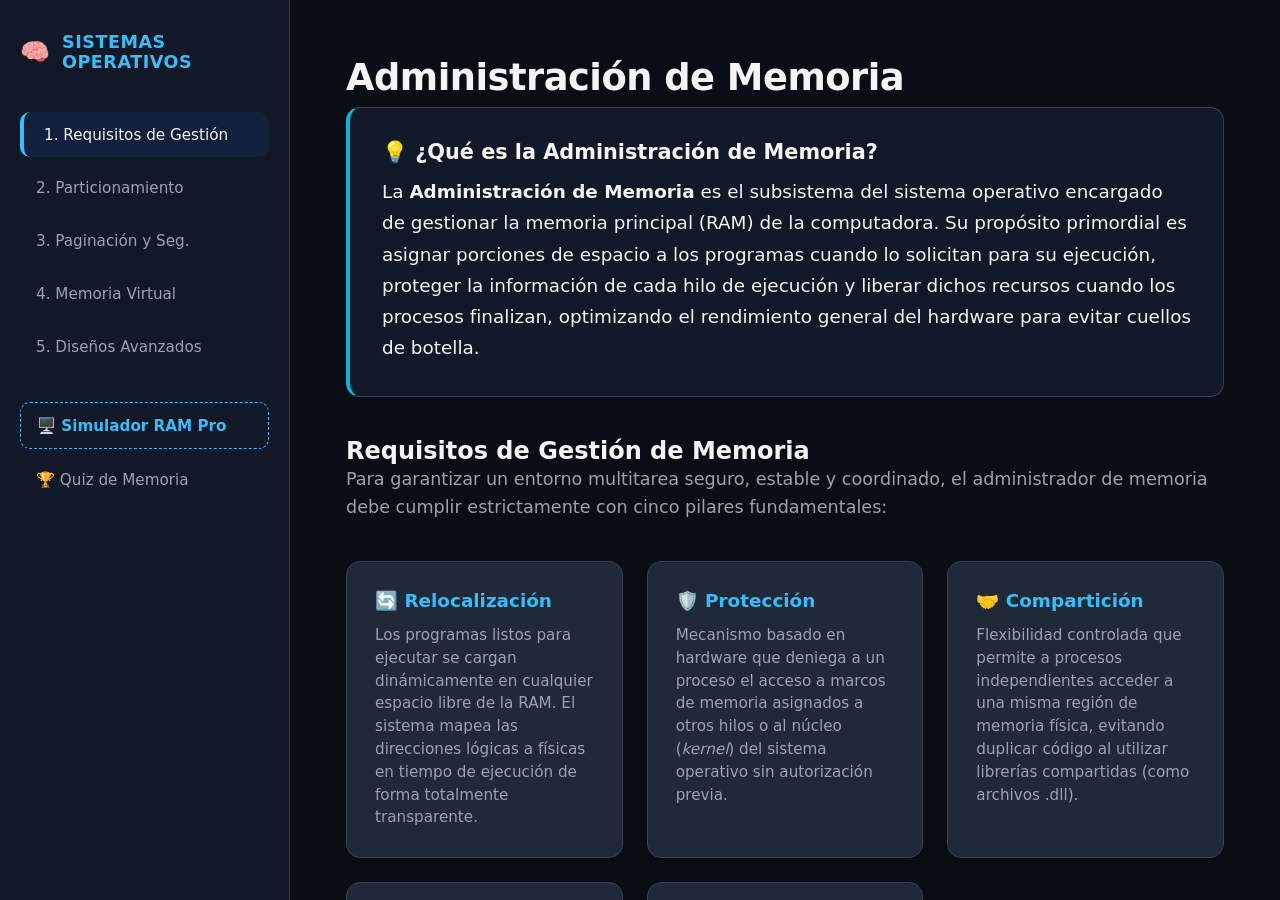
==== index.html @ 749afe29 "Version definitiva optimizada para movil con bitacora mmu" ====
<!DOCTYPE html>
<html lang="es">
<head>
    <meta charset="UTF-8">
    <meta name="viewport" content="width=device-width, initial-scale=1.0">
    <link rel="icon" type="image/png" href="utic.png">
    <title>Administración de memorias</title>
    <link rel="stylesheet" href="styles.css">
</head>
<body>
    <div class="container">
        <!-- Menú de Navegación Lateral -->
        <nav class="sidebar">
            <div class="sidebar-header">
                <div class="logo-icon">🧠</div>
                <h2>Sistemas Operativos</h2>
            </div>
            <ul>
                <li><a href="#requisitos" class="nav-link active">1. Requisitos de Gestión</a></li>
                <li><a href="#particionamiento" class="nav-link">2. Particionamiento</a></li>
                <li><a href="#pag-seg" class="nav-link">3. Paginación y Seg.</a></li>
                <li><a href="#memoria-virtual" class="nav-link">4. Memoria Virtual</a></li>
                <li><a href="#disenos-avanzados" class="nav-link">5. Diseños Avanzados</a></li>
                <li><a href="#simulador" class="nav-link highlight">🖥️ Simulador RAM Pro</a></li>
                <li><a href="#quiz-pestaña" class="nav-link active-quiz">🏆 Quiz de Memoria</a></li>
            </ul>
        </nav>

        <!-- Contenido Principal -->
        <main class="content">
            
                        <!-- SECCIÓN 1: CONCEPTO Y REQUISITOS -->
            <section id="requisitos" class="section active-section">
                <h1>Administración de Memoria</h1>
                
                <!-- Tarjeta Conceptual Principal -->
                <div class="info-block border-cyan" style="margin-bottom: 2.5rem; background-color: #111827;">
                    <h3>💡 ¿Qué es la Administración de Memoria?</h3>
                    <p style="margin-bottom: 0; font-size: 1.15rem; color: var(--text-main); line-height: 1.7;">
                        La <strong>Administración de Memoria</strong> es el subsistema del sistema operativo encargado de gestionar la memoria principal (RAM) de la computadora. Su propósito primordial es asignar porciones de espacio a los programas cuando lo solicitan para su ejecución, proteger la información de cada hilo de ejecución y liberar dichos recursos cuando los procesos finalizan, optimizando el rendimiento general del hardware para evitar cuellos de botella.
                    </p>
                </div>

                <h2>Requisitos de Gestión de Memoria</h2>
                <p class="subtitle">Para garantizar un entorno multitarea seguro, estable y coordinado, el administrador de memoria debe cumplir estrictamente con cinco pilares fundamentales:</p>
                
                <div class="grid">
                    <div class="card">
                        <h3>🔄 Relocalización</h3>
                        <p>Los programas listos para ejecutar se cargan dinámicamente en cualquier espacio libre de la RAM. El sistema mapea las direcciones lógicas a físicas en tiempo de ejecución de forma totalmente transparente.</p>
                    </div>
                    <div class="card">
                        <h3>🛡️ Protección</h3>
                        <p>Mecanismo basado en hardware que deniega a un proceso el acceso a marcos de memoria asignados a otros hilos o al núcleo (<em>kernel</em>) del sistema operativo sin autorización previa.</p>
                    </div>
                    <div class="card">
                        <h3>🤝 Compartición</h3>
                        <p>Flexibilidad controlada que permite a procesos independientes acceder a una misma región de memoria física, evitando duplicar código al utilizar librerías compartidas (como archivos .dll).</p>
                    </div>
                    <div class="card">
                        <h3>🧱 Organización Lógica</h3>
                        <p>El procesador y el software ven la memoria como una colección de módulos o segmentos con distintos atributos de acceso y ejecución, en lugar de un vector plano de bytes.</p>
                    </div>
                    <div class="card">
                        <h3>🔌 Organización Física</h3>
                        <p>Coordinación continua y transparente para transferir bloques de datos e instrucciones entre la RAM de alta velocidad y los sistemas de almacenamiento secundario (Discos o SSDs).</p>
                    </div>
                </div>
            </section>


            <!-- SECCIÓN 2: PARTICIONAMIENTO -->
            <section id="particionamiento" class="section">
                <h1>2. Particionamiento de la Memoria</h1>
                <p class="subtitle">El particionamiento determina cómo se divide el espacio lineal de la memoria física para dar cabida a los procesos activos.</p>
                
                <div class="visual-gallery">
                    <div class="graphic-box">
                        <h4>Esquema Gráfico: Fragmentación Interna (Particiones Fijas)</h4>
                        <div class="fragmentation-graphic fixed-map">
                            <div class="block-chunk occupied w-60">Proceso Activo (12 MB)</div>
                            <div class="block-chunk wasted w-40">Desperdiciado (20 MB) <br><span>Fragmentación Interna</span></div>
                        </div>
                    </div>

                    <div class="graphic-box">
                        <h4>Esquema Gráfico: Fragmentación Externa (Particiones Dinámicas)</h4>
                        <div class="fragmentation-graphic dynamic-map">
                            <div class="block-chunk occupied w-30">P1 (50 MB)</div>
                            <div class="block-chunk gap-hole w-20">Hueco Vacío (30 MB) <br><span>Fragmentación Externa</span></div>
                            <div class="block-chunk occupied w-35">P2 (80 MB)</div>
                            <div class="block-chunk gap-hole w-15">Hueco Vacío (20 MB)</div>
                        </div>
                    </div>
                </div>

                <div class="split">
                    <div class="info-block danger-left">
                        <h3>Particiones Fijas (Estáticas)</h3>
                        <p>La memoria se divide al iniciar el sistema en regiones de tamaño predefinido e inalterable. Si un proceso es menor que el bloque asignado, el espacio remanente se pierde.</p>
                    </div>
                    <div class="info-block warning-left">
                        <h3>Particiones Dinámicas</h3>
                        <p>La memoria RAM se trata como un bloque unificado del cual los procesos toman la cantidad exacta que requieren al inicializarse. Al cerrarse, dejan pequeños huecos inactivos entre sí.</p>
                    </div>
                </div>
            </section>

            <!-- SECCIÓN 3: PAGINACIÓN Y SEGMENTACIÓN -->
            <section id="pag-seg" class="section">
                <h1>3. Paginación vs. Segmentación</h1>
                <p class="subtitle">Arquitecturas avanzadas que rompen el requisito de la asignación física contigua, permitiendo que un programa esté disperso por toda la RAM.</p>
                
                <div class="diagram-container">
                    <h4>Esquema de Conversión: Unidad de Manejo de Memoria (MMU)</h4>
                    <div class="mmu-graphic">
                        <div class="mmu-box cpu-node">CPU (Dir. Lógica)</div>
                        <div class="mmu-arrow">➡️</div>
                        <div class="mmu-box mmu-node">Mapeo e Índices de la MMU</div>
                        <div class="mmu-arrow">➡️</div>
                        <div class="mmu-box ram-node">Marcos de RAM Física</div>
                    </div>
                </div>

                <table>
                    <thead>
                        <tr>
                            <th>Característica</th>
                            <th>Paginación</th>
                            <th>Segmentación</th>
                        </tr>
                    </thead>
                    <tbody>
                        <tr>
                            <td><strong>Concepto Base</strong></td>
                            <td>Divide la memoria virtual en bloques de tamaño fijo (Páginas) y la RAM en Marcos.</td>
                            <td>Divide la memoria en función de la visión lógica del programador (funciones, módulos, variables).</td>
                        </tr>
                        <tr>
                            <td><strong>Estructura de Control</strong></td>
                            <td><strong>Tabla de Páginas:</strong> Indexada por número de página con bits de control (Presencia, Modificación).</td>
                            <td><strong>Tabla de Segmentos:</strong> Guarda parejas de datos de cada bloque: la <strong>Base</strong> y el <strong>Límite</strong>.</td>
                        </tr>
                        <tr>
                            <td><strong>Tipo de Fragmentación</strong></td>
                            <td>Únicamente interna (mínima, en la última página del proceso).</td>
                            <td>Únicamente externa (entre los segmentos variables en la RAM).</td>
                        </tr>
                    </tbody>
                </table>
            </section>

            <!-- SECCIÓN 4: MEMORIA VIRTUAL -->
            <section id="memoria-virtual" class="section">
                <h1>4. Memoria Virtual y Técnicas de Reemplazo</h1>
                <p class="subtitle">Desacopla el espacio de direcciones del programa de la memoria física real, permitiendo que los procesos superen la capacidad de la RAM instalada.</p>
                
                <div class="swap-graphic-container">
                    <h4>Flujo Operativo de Paginación por Demanda e Intercambio</h4>
                    <div class="swap-flow">
                        <div class="storage-node node-ram">📂 Memoria RAM Física <br> <small>(Páginas Activas)</small></div>
                        <div class="swap-arrows">
                            <div class="arrow-up">Page-In (Carga) ⬆️</div>
                            <div class="arrow-down">⬇️ Page-Out (Desalojo)</div>
                        </div>
                        <div class="storage-node node-disk">💽 Archivo de Intercambio (SWAP / SSD) <br> <small>(Páginas Inactivas)</small></div>
                    </div>
                </div>

                <div class="alert-box">
                    <strong>🚨 Hiperpaginación (Thrashing):</strong> Fenómeno crítico que ocurre cuando la RAM está tan saturada que el sistema operativo pasa el 99% de sus ciclos de reloj leyendo y escribiendo páginas en el disco duro, dejando a la CPU sin capacidad de cómputo efectivo.
                </div>
            </section>

            <!-- SECCIÓN 5: DISEÑOS AVANZADOS -->
            <section id="disenos-avanzados" class="section">
                <h1>5. Diseños Avanzados de Sistemas de Paginación</h1>
                <p class="subtitle">Para procesadores modernos de 64 bits, una tabla de páginas lineal consumiría gigabytes enteros de RAM sólo para índices. Por ello se emplean ingenierías de diseño avanzado:</p>
                
                <div class="grid">
                    <div class="card bg-gradient-blue">
                        <h3>🌳 Tablas de Páginas Multinivel</h3>
                        <p>Estructura organizada en árbol donde una tabla raíz apunta a subtablas de páginas. Esto permite mantener cargadas en RAM únicamente las regiones de la tabla activas del proceso.</p>
                    </div>
                    <div class="card bg-gradient-purple">
                        <h3>🙃 Paginación Invertiva</h3>
                        <p>El sistema operativo implementa una única tabla global con una entrada por cada marco físico real de la RAM. Reduce drásticamente el espacio consumido por el núcleo.</p>
                    </div>
                </div>
            </section>

            <!-- SECCIÓN 6: SIMULADOR INTERACTIVO PRO -->
            <section id="simulador" class="section">
                <h1>Simulador Interactivo de Asignación Pro</h1>
                <p>Experimenta cómo los diferentes algoritmos ubican los procesos y cómo la desfragmentación o compactación manual resuelve los problemas de espacio.</p>
                
                <div class="simulator-layout">
                    <div class="controls-panel">
                        <div class="input-group">
                            <label for="algo-select">Algoritmo de Ubicación</label>
                            <select id="algo-select">
                                <option value="first">First-Fit (Primer Ajuste)</option>
                                <option value="best">Best-Fit (Mejor Ajuste)</option>
                                <option value="worst">Worst-Fit (Peor Ajuste)</option>
                            </select>
                        </div>
                        <div class="input-row">
                            <div class="input-group">
                                <label for="proc-name">Nombre del Proceso</label>
                                <input type="text" id="proc-name" placeholder="Ej: P1" maxlength="4">
                            </div>
                            <div class="input-group">
                                <label for="proc-size">Tamaño (MB)</label>
                                <input type="number" id="proc-size" placeholder="10 - 150" min="10" max="150">
                            </div>
                        </div>
                        <div class="action-buttons">
                            <button onclick="addProcess()" class="btn-primary">Asignar Proceso</button>
                            <button onclick="compactMemory()" class="btn-secondary">⚙️ Compactar RAM</button>
                        </div>
                    </div>

                    <div class="stats-panel">
                        <div class="stat-card"><span class="stat-label">RAM Usada:</span><span id="stat-used" class="stat-val">0 MB</span></div>
                        <div class="stat-card"><span class="stat-label">RAM Libre Total:</span><span id="stat-free" class="stat-val">500 MB</span></div>
                    </div>
                </div>

                <div class="ram-container">
                                    <!-- Bitácora de Eventos de la MMU -->
                <div class="mmu-log-container" style="margin-top: 1.5rem;">
                    <h4>📋 Historial de Eventos de la MMU</h4>
                    <div id="mmu-log-board">
                        <div class="log-entry system-node">🧠 Sistema operativo inicializado. Memoria RAM de 500MB lista.</div>
                    </div>
                </div>
                    <div class="ram-header">
                        <h3>Mapa de Memoria Principal (RAM Física - 500 MB)</h3>
                        <span class="tooltip-info">💡 Haz clic sobre un bloque verde para liberarlo</span>
                    </div>
                    <div class="ram-bar" id="ram-bar"></div>
                </div>
            </section>

            <!-- SECCIÓN 7: QUIZ INTERACTIVO -->
            <section id="quiz-pestaña" class="section">
                <h1>🏆 Desafío de Gestión de Memoria</h1>
                <p class="subtitle">Pon a prueba tus conocimientos sobre sistemas operativos. Responde las preguntas y recibe feedback instantáneo.</p>
                
                <div class="quiz-container-box">
                    <div class="quiz-score-board">
                        <span>Progreso: <strong id="quiz-progress">0/5</strong></span>
                        <span>Puntuación: <strong id="quiz-score">00</strong></span>
                    </div>
                    
                    <div id="quiz-card-content">
                        <!-- El script inyectará dinámicamente las preguntas aquí -->
                    </div>
                </div>
            </section>
        </main>
    </div>
    <script src="script.js"></script>
     <!-- Contenedor dinámico de notificaciones flotantes -->
    <div id="toast-container"></div>
</body>
</html>
---- styles.css ----
:root {
    --bg-dark: #090d16;
    --bg-sidebar: #111827;
    --accent: #38bdf8;
    --accent-hover: #0ea5e9;
    --text-main: #f3f4f6;
    --text-muted: #9ca3af;
    --card-bg: #1f2937;
    --success: #059669;
    --danger: #dc2626;
    --warning: #d97706;
    --border-color: #374151;
}

* {
    box-sizing: border-box;
    margin: 0;
    padding: 0;
    font-family: system-ui, -apple-system, BlinkMacSystemFont, 'Segoe UI', Roboto, sans-serif;
}

body {
    background-color: var(--bg-dark);
    color: var(--text-main);
    display: flex;
    height: 100vh;
    overflow: hidden;
}

.container {
    display: flex;
    width: 100%;
    height: 100%;
}

/* Menú Lateral (Sidebar) */
.sidebar {
    width: 290px;
    background-color: var(--bg-sidebar);
    padding: 2rem 1.25rem;
    display: flex;
    flex-direction: column;
    border-right: 1px solid var(--border-color);
}

.sidebar-header {
    display: flex;
    align-items: center;
    gap: 0.75rem;
    margin-bottom: 2.5rem;
}

.logo-icon { font-size: 1.5rem; }
.sidebar h2 { font-size: 1.1rem; color: var(--accent); text-transform: uppercase; letter-spacing: 0.5px; }
.sidebar ul { list-style: none; }
.sidebar li { margin-bottom: 0.5rem; }

.sidebar a {
    color: var(--text-muted);
    text-decoration: none;
    padding: 0.85rem 1rem;
    display: block;
    border-radius: 10px;
    font-size: 0.95rem;
    transition: all 0.25s cubic-bezier(0.4, 0, 0.2, 1);
}

.sidebar a:hover, .sidebar a.active {
    background-color: #2563eb1a;
    border-left: 4px solid var(--accent);
    color: var(--text-main);
    padding-left: 1.25rem;
}

.sidebar a.highlight {
    border: 1px dashed var(--accent);
    color: var(--accent);
    margin-top: 2rem;
    font-weight: bold;
}

.sidebar a.highlight:hover {
    background-color: rgba(56, 189, 248, 0.1);
}

/* Área de Contenido Principal */
.content {
    flex: 1;
    padding: 3.5rem;
    overflow-y: auto;
    scroll-behavior: smooth;
}

.section {
    display: none;
    animation: slideUp 0.4s cubic-bezier(0.16, 1, 0.3, 1) forwards;
}

.section.active-section {
    display: block;
}

h1 { font-size: 2.3rem; font-weight: 800; margin-bottom: 0.5rem; letter-spacing: -0.5px; }
.subtitle { color: var(--text-muted); font-size: 1.1rem; line-height: 1.6; margin-bottom: 2.5rem; }
.subheading { font-size: 1.5rem; margin: 2.5rem 0 1.25rem 0; color: var(--accent); font-weight: 700; }

/* Grillas y Tarjetas Informativas */
.grid { display: grid; grid-template-columns: repeat(auto-fit, minmax(260px, 1fr)); gap: 1.5rem; margin-bottom: 1.5rem; }
.grid-3 { display: grid; grid-template-columns: repeat(3, 1fr); gap: 1.5rem; }

.card {
    background-color: var(--card-bg);
    padding: 1.75rem;
    border-radius: 14px;
    border: 1px solid var(--border-color);
    box-shadow: 0 4px 6px -1px rgba(0,0,0,0.1);
}
.card h3 { color: var(--accent); margin-bottom: 0.75rem; font-size: 1.15rem; }
.card p, .card-mini p { color: var(--text-muted); font-size: 0.95rem; line-height: 1.5; }

.card-mini {
    background-color: #111827;
    padding: 1.25rem;
    border-radius: 10px;
    border: 1px solid var(--border-color);
}
.card-mini h4 { margin-bottom: 0.5rem; color: #fff; font-size: 1.05rem; }

/* Contenedores Gráficos y Mapas Visuales CSS */
.visual-gallery {
    display: grid;
    grid-template-columns: 1fr 1fr;
    gap: 1.5rem;
    margin-bottom: 2rem;
}

.graphic-box {
    background-color: #0c1322;
    padding: 1.25rem;
    border-radius: 12px;
    border: 1px solid var(--border-color);
}

.graphic-box h4 {
    font-size: 0.9rem;
    color: var(--text-muted);
    margin-bottom: 1rem;
    text-transform: uppercase;
}

.fragmentation-graphic {
    width: 100%;
    height: 55px;
    border-radius: 8px;
    display: flex;
    overflow: hidden;
    font-size: 0.8rem;
    font-weight: bold;
    text-align: center;
}

.block-chunk {
    display: flex;
    flex-direction: column;
    justify-content: center;
    align-items: center;
    height: 100%;
    color: #fff;
    padding: 4px;
}

.block-chunk span { font-size: 0.7rem; opacity: 0.8; font-weight: normal; }
.occupied { background: linear-gradient(135deg, #1e40af 0%, #3b82f6 100%); border-right: 1px solid #1d4ed8; }
.wasted { background: linear-gradient(135deg, #991b1b 0%, #ef4444 100%); }
.gap-hole { background-color: #374151; color: var(--text-muted); border: 1px dashed #4b5563; }

.w-15 { width: 15%; }
.w-20 { width: 20%; }
.w-30 { width: 30%; }
.w-35 { width: 35%; }
.w-40 { width: 40%; }
.w-60 { width: 60%; }

/* Esquema de Flujo MMU */
.diagram-container {
    background-color: #0c1322;
    padding: 1.75rem;
    border-radius: 12px;
    border: 1px solid var(--border-color);
    margin-bottom: 2rem;
}

.diagram-container h4 { font-size: 0.9rem; color: var(--text-muted); margin-bottom: 1.25rem; text-transform: uppercase; }

.mmu-graphic {
    display: flex;
    align-items: center;
    justify-content: space-around;
    width: 100%;
    padding: 0.5rem 0;
}

.mmu-box {
    padding: 1rem 1.5rem;
    border-radius: 8px;
    font-weight: bold;
    font-size: 0.95rem;
    text-align: center;
    box-shadow: 0 4px 10px rgba(0,0,0,0.2);
}

.cpu-node { background-color: #1e2937; border: 2px solid #6b7280; }
.mmu-node { background-color: #7c2d12; border: 2px solid #ea580c; color: #ffedd5; }
.ram-node { background-color: #064e3b; border: 2px solid #10b981; }
.mmu-arrow { font-size: 1.2rem; color: var(--accent); }

/* Infografía Operativa de Intercambio (Swapping) */
.swap-graphic-container {
    background-color: #0c1322;
    padding: 2rem;
    border-radius: 12px;
    border: 1px solid var(--border-color);
    margin-bottom: 2rem;
}

.swap-graphic-container h4 { font-size: 0.9rem; color: var(--text-muted); margin-bottom: 1.5rem; text-transform: uppercase; }

.swap-flow {
    display: flex;
    align-items: center;
    justify-content: center;
    gap: 3rem;
}

.storage-node {
    padding: 1.5rem;
    border-radius: 10px;
    text-align: center;
    font-weight: bold;
    min-width: 200px;
    box-shadow: 0 4px 12px rgba(0,0,0,0.3);
}

.storage-node small { font-weight: normal; opacity: 0.7; display: block; margin-top: 4px; }
.node-ram { background-color: #065f46; border: 1px solid #10b981; }
.node-disk { background-color: #111827; border: 1px dashed #4b5563; color: var(--text-muted); }

.swap-arrows {
    display: flex;
    flex-direction: column;
    gap: 0.75rem;
    font-size: 0.8rem;
    font-weight: bold;
}

.arrow-up { color: #10b981; }
.arrow-down { color: #ef4444; }

/* Divisiones de Bloques */
.split { display: grid; grid-template-columns: 1fr 1fr; gap: 2rem; }
.info-block { background-color: var(--card-bg); padding: 2rem; border-radius: 14px; border: 1px solid var(--border-color); }
.info-block h3 { margin-bottom: 0.75rem; font-size: 1.3rem; }
.info-block p { font-size: 1rem; color: var(--text-muted); margin-bottom: 1rem; }

.danger-left { border-left: 4px solid var(--danger); }
.warning-left { border-left: 4px solid var(--warning); }
.border-blue { border-left: 4px solid #3b82f6; }
.border-cyan { border-left: 4px solid #06b6d4; }

.concept-box {
    background-color: rgba(0,0,0,0.2);
    padding: 1rem;
    border-radius: 8px;
    font-size: 0.9rem;
    line-height: 1.5;
}

/* Tablas Comparativas */
table { width: 100%; border-collapse: collapse; background-color: var(--card-bg); border-radius: 12px; overflow: hidden; border: 1px solid var(--border-color); margin-top: 1rem; }
th, td { padding: 1.25rem; text-align: left; border-bottom: 1px solid var(--border-color); font-size: 0.95rem; }
th { background-color: #111827; color: var(--accent); font-weight: 700; }
td strong { color: #fff; }

.alert-box {
    background-color: rgba(220, 38, 38, 0.08);
    border: 1px solid rgba(220, 38, 38, 0.2);
    border-left: 4px solid var(--danger);
    padding: 1.25rem;
    border-radius: 8px;
    margin-bottom: 2rem;
    line-height: 1.5;
}

/* Simulador Pro Dashboard Layout */
.simulator-layout { display: grid; grid-template-columns: 2fr 1fr; gap: 1.5rem; margin-bottom: 2rem; }
.controls-panel { background-color: var(--card-bg); padding: 1.75rem; border-radius: 14px; border: 1px solid var(--border-color); }
.input-row { display: flex; gap: 1rem; margin-bottom: 1.25rem; }
.input-row { display: flex; gap: 1rem; margin-bottom: 1.25rem; }
.input-group { display: flex; flex-direction: column; flex: 1; margin-bottom: 1.25rem; }
.input-group label { font-size: 0.85rem; color: var(--text-muted); margin-bottom: 0.5rem; font-weight: 600; }

select, input { padding: 0.85rem 1rem; border-radius: 8px; border: 1px solid var(--border-color); background-color: #111827; color: var(--text-main); font-size: 1rem; outline: none; }
select:focus, input:focus { border-color: var(--accent); }
.action-buttons { display: flex; gap: 1rem; }

button { padding: 0.85rem 1.5rem; border-radius: 8px; border: none; font-size: 0.95rem; font-weight: 700; cursor: pointer; transition: all 0.2s ease; flex: 1; }
.btn-primary { background-color: var(--accent); color: #000; }
.btn-primary:hover { background-color: var(--accent-hover); transform: translateY(-1px); }
.btn-secondary { background-color: #4b5563; color: white; }
.btn-secondary:hover { background-color: #374151; }

.stats-panel { display: flex; flex-direction: column; gap: 1rem; }
.stat-card { background-color: var(--card-bg); padding: 1.5rem; border-radius: 14px; border: 1px solid var(--border-color); display: flex; flex-direction: column; justify-content: center; }
.stat-label { font-size: 0.85rem; color: var(--text-muted); }
.stat-val { font-size: 1.75rem; font-weight: 800; color: var(--accent); }

/* Componente de Barra RAM y Secciones del Quiz */
.ram-container { background-color: var(--card-bg); padding: 2rem; border-radius: 14px; border: 1px solid var(--border-color); }
.ram-header { display: flex; justify-content: space-between; align-items: center; margin-bottom: 1rem; }
.tooltip-info { font-size: 0.85rem; color: var(--text-muted); }

.ram-bar { width: 100%; height: 90px; background-color: #111827; border-radius: 10px; display: flex; overflow: hidden; border: 2px solid var(--border-color); box-shadow: inset 0 2px 4px rgba(0,0,0,0.3); }

.ram-block { height: 100%; display: flex; flex-direction: column; justify-content: center; align-items: center; font-size: 0.85rem; font-weight: 700; transition: all 0.4s cubic-bezier(0.25, 1, 0.5, 1); position: relative; }

.ram-block.used {
    background: linear-gradient(135deg, #059669 0%, #10b981 100%);
    border-right: 1px solid #047857;
    cursor: pointer;
    animation: popIn 0.3s ease-out;
}
.ram-block.used:hover { filter: brightness(1.15); }
.ram-block.free { background-color: #1f2937; color: #4b5563; border-right: 1px dashed #374151; }

/* ESTILOS DEL QUIZ INTERACTIVO */
.quiz-container-box {
    background-color: var(--card-bg);
    border: 1px solid var(--border-color);
    padding: 2rem;
    border-radius: 14px;
    box-shadow: 0 10px 25px rgba(0,0,0,0.3);
}

.quiz-score-board {
    display: flex;
    justify-content: space-between;
    padding-bottom: 1rem;
    border-bottom: 1px solid var(--border-color);
    margin-bottom: 1.5rem;
    color: var(--text-muted);
    font-size: 0.95rem;
}

.quiz-score-board strong { color: var(--accent); }
.quiz-question-text { font-size: 1.25rem; font-weight: 700; margin-bottom: 1.5rem; color: #fff; line-height: 1.4; }
.quiz-options-list { display: flex; flex-direction: column; gap: 0.75rem; margin-bottom: 1.5rem; }

.quiz-opt-btn {
    text-align: left;
    padding: 1rem 1.25rem;
    background-color: #111827;
    border: 1px solid var(--border-color);
    color: var(--text-main);
    border-radius: 8px;
    font-weight: 500;
    font-size: 0.95rem;
    cursor: pointer;
    transition: all 0.2s ease;
}

.quiz-opt-btn:hover:not([disabled]) {
    border-color: var(--accent);
    background-color: rgba(56, 189, 248, 0.05);
    transform: translateX(4px);
}

.quiz-opt-btn.correct-choice { background-color: rgba(5, 150, 105, 0.2) !important; border-color: var(--success) !important; color: #a7f3d0; }
.quiz-opt-btn.wrong-choice { background-color: rgba(220, 38, 38, 0.2) !important; border-color: var(--danger) !important; color: #fca5a5; }

.quiz-feedback-panel { padding: 1.25rem; border-radius: 8px; margin-top: 1rem; font-size: 0.95rem; line-height: 1.5; animation: popIn 0.3s ease-out; }
.quiz-feedback-panel.correct-style { background-color: rgba(5, 150, 105, 0.1); border: 1px solid rgba(5, 150, 105, 0.3); color: #34d399; }
.quiz-feedback-panel.wrong-style { background-color: rgba(220, 38, 38, 0.1); border: 1px solid rgba(220, 38, 38, 0.3); color: #f87171; }

.quiz-next-btn { margin-top: 1rem; background-color: var(--accent); color: #000; font-weight: bold; padding: 0.75rem 2rem; border: none; border-radius: 6px; cursor: pointer; float: right; transition: background 0.2s; }
.quiz-next-btn:hover { background-color: var(--accent-hover); }

.quiz-reset-btn { background-color: #4b5563; color: #fff; padding: 0.75rem 1.5rem; border: none; border-radius: 6px; font-weight: bold; cursor: pointer; margin-top: 1rem; }
.quiz-reset-btn:hover { background-color: #374151; }

/* Animaciones de Entrada */
@keyframes slideUp { from { opacity: 0; transform: translateY(16px); } to { opacity: 1; transform: translateY(0); } }
@keyframes popIn { from { transform: scaleX(0.95); opacity: 0.5; } to { transform: scaleX(1); opacity: 1; } }
/* ==========================================
   SISTEMA DE NOTIFICACIONES TOAST (ALERTAS MODERNAS)
   ========================================== */
#toast-container {
    position: fixed;
    top: 24px;
    right: 24px;
    display: flex;
    flex-direction: column;
    gap: 12px;
    z-index: 9999;
}

.toast-notification {
    background-color: var(--card-bg);
    border: 1px solid var(--border-color);
    color: var(--text-main);
    padding: 1rem 1.5rem;
    border-radius: 10px;
    box-shadow: 0 10px 25px rgba(0, 0, 0, 0.5);
    font-size: 0.95rem;
    font-weight: 500;
    line-height: 1.5;
    min-width: 320px;
    max-width: 450px;
    white-space: pre-line; /* Permite saltos de línea con \n */
    animation: toastIn 0.3s cubic-bezier(0.16, 1, 0.3, 1) forwards;
    transition: all 0.3s ease;
}

.toast-error {
    border-left: 5px solid var(--danger);
}

.toast-success {
    border-left: 5px solid var(--success);
}

@keyframes toastIn {
    from {
        opacity: 0;
        transform: translateY(-20px) scale(0.95);
    }
    to {
        opacity: 1;
        transform: translateY(0) scale(1);
    }
}

@keyframes toastOut {
    to {
        opacity: 0;
        transform: translateY(-10px) scale(0.95);
    }
}
/* ==========================================
   ADAPTACIÓN PARA DISPOSITIVOS MÓVILES (RESPONSIVE DESIGN)
   ========================================== */
@media (max-width: 768px) {
    /* Cambia la orientación de la pantalla de horizontal a vertical */
    body {
        flex-direction: column;
        overflow-y: auto; /* Permite scroll general en todo el teléfono */
        height: auto;
    }

    .container {
        flex-direction: column;
        height: auto;
    }

    /* Modifica el menú lateral para que se convierta en una barra superior */
    .sidebar {
        width: 100%;
        border-right: none;
        border-bottom: 1px solid var(--border-color);
        padding: 1.25rem;
    }

    .sidebar-header {
        margin-bottom: 1rem;
        justify-content: center;
    }

    /* Organiza los botones del menú en una fila horizontal que permite scroll si no caben */
    .sidebar ul {
        display: flex;
        gap: 0.5rem;
        overflow-x: auto;
        padding-bottom: 0.5rem;
        scrollbar-width: none; /* Oculta barra de scroll en Firefox */
    }
    
    .sidebar ul::-webkit-scrollbar {
        display: none; /* Oculta barra de scroll en Chrome/Safari */
    }

    .sidebar li {
        margin-bottom: 0;
        white-space: nowrap; /* Evita que el texto de los botones se rompa en dos líneas */
    }

    .sidebar a {
        padding: 0.6rem 0.85rem;
        font-size: 0.85rem;
    }
    
    .sidebar a.highlight {
        margin-top: 0; /* Alinea el botón del simulador con los demás */
    }

    /* Ajusta el contenedor de contenido para pantallas táctiles */
    .content {
        padding: 1.5rem;
        overflow-y: visible;
    }

    h1 {
        font-size: 1.8rem;
    }

    .subtitle {
        font-size: 1rem;
        margin-bottom: 1.5rem;
    }

    /* Fuerza a las columnas duplicadas a apilarse una debajo de otra */
    .split, .visual-gallery, .simulator-layout {
        grid-template-columns: 1fr !important;
        gap: 1.25rem;
    }

    .grid-3 {
        grid-template-columns: 1fr;
    }

    /* Ajusta las infografías del hardware para que no se corten */
    .mmu-graphic {
        flex-direction: column;
        gap: 0.75rem;
    }

    .mmu-arrow {
        transform: rotate(90deg); /* Gira las flechas hacia abajo */
    }

    .swap-flow {
        flex-direction: column;
        gap: 1rem;
    }

    .swap-arrows {
        transform: rotate(0deg);
        text-align: center;
    }

    /* Permite que las tablas grandes tengan scroll horizontal para que no deformen la pantalla */
    table {
        display: block;
        overflow-x: auto;
        white-space: nowrap;
    }

    /* Hace que los botones del simulador y del quiz sean más grandes y fáciles de presionar con el dedo */
    .action-buttons {
        flex-direction: column;
    }

    button, select, input, .quiz-opt-btn {
        padding: 1rem;
        font-size: 1rem;
    }

    .ram-bar {
        height: 70px; /* Reduce un poco la altura de la barra en móviles */
    }

    .ram-block span {
        font-size: 0.75rem; /* Ajusta el texto dentro de la RAM para pantallas angostas */
    }
    
    /* Mueve las notificaciones flotantes al centro superior en teléfonos */
    #toast-container {
        top: 12px;
        right: 12px;
        left: 12px;
        min-width: auto;
    }
    
    .toast-notification {
        min-width: auto;
        width: 100%;
    }
}
/* ==========================================
   MEJORAS PRO: BITÁCORA MMU Y LOGROS
   ========================================== */
.mmu-log-container {
    background-color: #0c1322;
    padding: 1.25rem;
    border-radius: 12px;
    border: 1px solid var(--border-color);
}
.mmu-log-container h4 { font-size: 0.85rem; color: var(--text-muted); margin-bottom: 0.75rem; text-transform: uppercase; }
#mmu-log-board {
    max-height: 120px;
    overflow-y: auto;
    display: flex;
    flex-direction: column;
    gap: 6px;
    font-family: monospace;
    font-size: 0.85rem;
}
.log-entry { padding: 4px 8px; border-radius: 4px; background-color: rgba(255,255,255,0.02); }
.log-entry.system-node { color: var(--accent); border-left: 2px solid var(--accent); }
.log-entry.success-node { color: #34d399; border-left: 2px solid var(--success); }
.log-entry.error-node { color: #f87171; border-left: 2px solid var(--danger); }

/* Medallas del Quiz */
.badge-display {
    font-size: 3.5rem;
    margin: 1rem 0;
    animation: pulse 1.5s infinite;
}
@keyframes pulse {
    0% { transform: scale(1); }
    50% { transform: scale(1.1); }
    100% { transform: scale(1); }
}
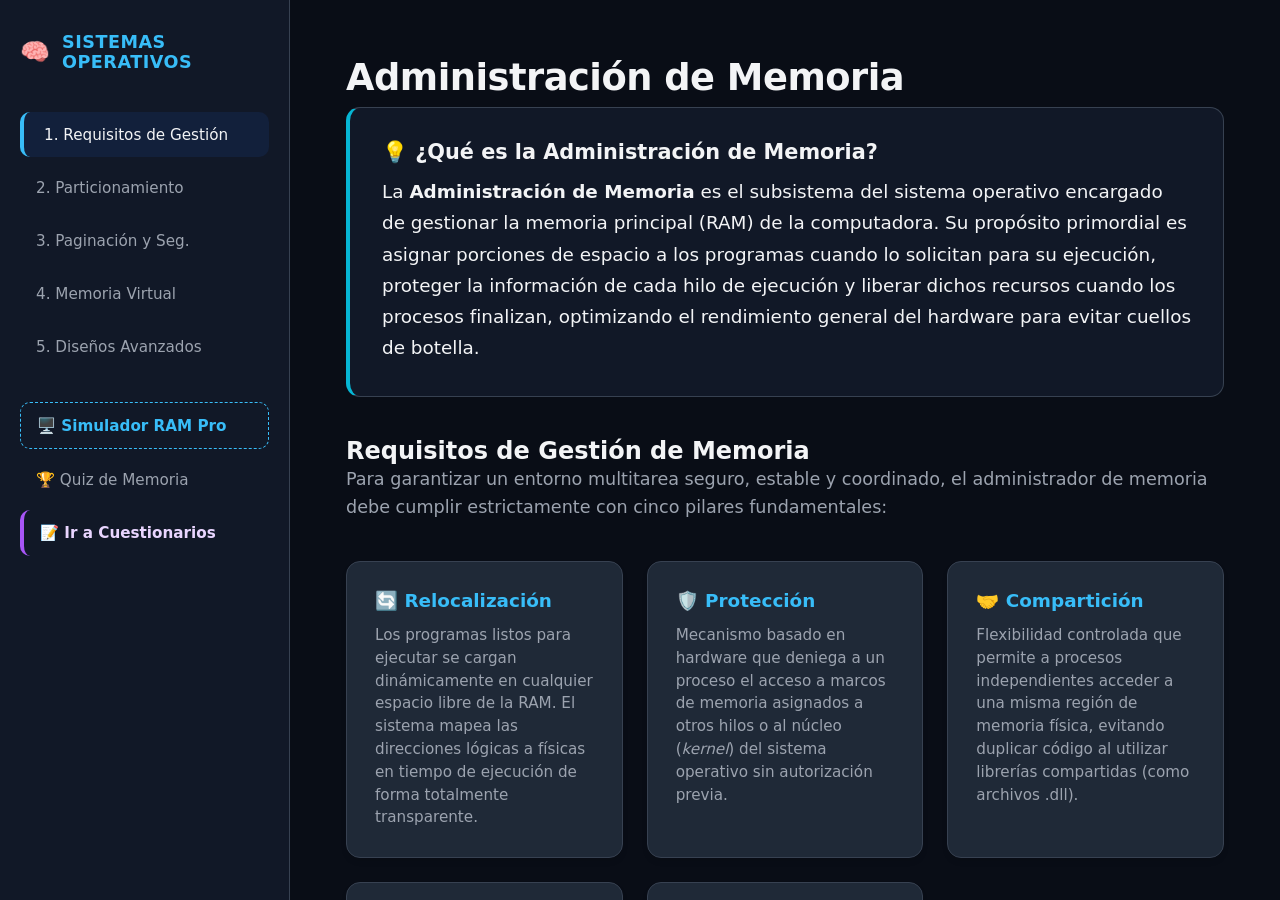
==== commit b2ac12bb: "Modulo de evaluacion reubicado y suite definitiva en linea" ====
--- a/index.html
+++ b/index.html
@@ -23,6 +23,7 @@
                 <li><a href="#disenos-avanzados" class="nav-link">5. Diseños Avanzados</a></li>
                 <li><a href="#simulador" class="nav-link highlight">🖥️ Simulador RAM Pro</a></li>
                 <li><a href="#quiz-pestaña" class="nav-link active-quiz">🏆 Quiz de Memoria</a></li>
+                <li><a href="evaluacion.html" style="border-left: 4px solid #a855f7; color: #e9d5ff; font-weight: bold;">📝 Ir a Cuestionarios</a></li>
             </ul>
         </nav>
 
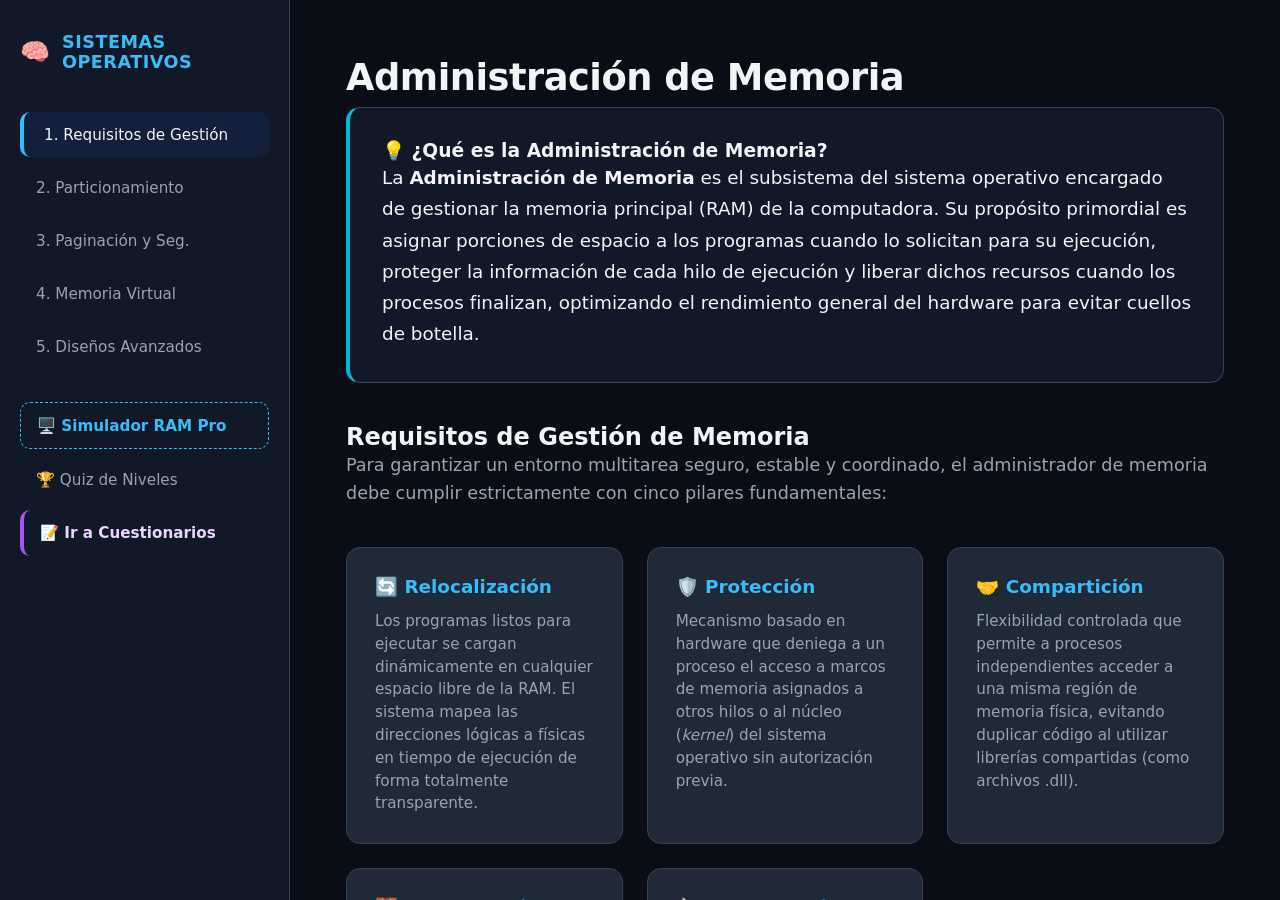
==== commit 67879d10: "Simulador RAM unificado y verificado al 100 por ciento con grillas simetricas" ====
--- a/index.html
+++ b/index.html
@@ -3,11 +3,12 @@
 <head>
     <meta charset="UTF-8">
     <meta name="viewport" content="width=device-width, initial-scale=1.0">
+    <title>Enciclopedia Visual y Simulador de Gestión de Memoria</title>
+    <link rel="stylesheet" href="styles.css">
     <link rel="icon" type="image/png" href="utic.png">
-    <title>Administración de memorias</title>
-    <link rel="stylesheet" href="styles.css">
 </head>
 <body>
+    <div id="toast-container"></div>
     <div class="container">
         <!-- Menú de Navegación Lateral -->
         <nav class="sidebar">
@@ -22,140 +23,143 @@
                 <li><a href="#memoria-virtual" class="nav-link">4. Memoria Virtual</a></li>
                 <li><a href="#disenos-avanzados" class="nav-link">5. Diseños Avanzados</a></li>
                 <li><a href="#simulador" class="nav-link highlight">🖥️ Simulador RAM Pro</a></li>
-                <li><a href="#quiz-pestaña" class="nav-link active-quiz">🏆 Quiz de Memoria</a></li>
+                <li><a href="#quiz-pestaña" class="nav-link active-quiz">🏆 Quiz de Niveles</a></li>
                 <li><a href="evaluacion.html" style="border-left: 4px solid #a855f7; color: #e9d5ff; font-weight: bold;">📝 Ir a Cuestionarios</a></li>
             </ul>
         </nav>
 
         <!-- Contenido Principal -->
         <main class="content">
-            
-                        <!-- SECCIÓN 1: CONCEPTO Y REQUISITOS -->
+            <!-- SECCIÓN 1: CONCEPTO Y REQUISITOS -->
             <section id="requisitos" class="section active-section">
                 <h1>Administración de Memoria</h1>
-                
-                <!-- Tarjeta Conceptual Principal -->
                 <div class="info-block border-cyan" style="margin-bottom: 2.5rem; background-color: #111827;">
                     <h3>💡 ¿Qué es la Administración de Memoria?</h3>
                     <p style="margin-bottom: 0; font-size: 1.15rem; color: var(--text-main); line-height: 1.7;">
                         La <strong>Administración de Memoria</strong> es el subsistema del sistema operativo encargado de gestionar la memoria principal (RAM) de la computadora. Su propósito primordial es asignar porciones de espacio a los programas cuando lo solicitan para su ejecución, proteger la información de cada hilo de ejecución y liberar dichos recursos cuando los procesos finalizan, optimizando el rendimiento general del hardware para evitar cuellos de botella.
                     </p>
                 </div>
-
                 <h2>Requisitos de Gestión de Memoria</h2>
                 <p class="subtitle">Para garantizar un entorno multitarea seguro, estable y coordinado, el administrador de memoria debe cumplir estrictamente con cinco pilares fundamentales:</p>
-                
                 <div class="grid">
-                    <div class="card">
-                        <h3>🔄 Relocalización</h3>
-                        <p>Los programas listos para ejecutar se cargan dinámicamente en cualquier espacio libre de la RAM. El sistema mapea las direcciones lógicas a físicas en tiempo de ejecución de forma totalmente transparente.</p>
-                    </div>
-                    <div class="card">
-                        <h3>🛡️ Protección</h3>
-                        <p>Mecanismo basado en hardware que deniega a un proceso el acceso a marcos de memoria asignados a otros hilos o al núcleo (<em>kernel</em>) del sistema operativo sin autorización previa.</p>
-                    </div>
-                    <div class="card">
-                        <h3>🤝 Compartición</h3>
-                        <p>Flexibilidad controlada que permite a procesos independientes acceder a una misma región de memoria física, evitando duplicar código al utilizar librerías compartidas (como archivos .dll).</p>
-                    </div>
-                    <div class="card">
-                        <h3>🧱 Organización Lógica</h3>
-                        <p>El procesador y el software ven la memoria como una colección de módulos o segmentos con distintos atributos de acceso y ejecución, en lugar de un vector plano de bytes.</p>
-                    </div>
-                    <div class="card">
-                        <h3>🔌 Organización Física</h3>
-                        <p>Coordinación continua y transparente para transferir bloques de datos e instrucciones entre la RAM de alta velocidad y los sistemas de almacenamiento secundario (Discos o SSDs).</p>
-                    </div>
-                </div>
-            </section>
-
-
-            <!-- SECCIÓN 2: PARTICIONAMIENTO -->
+                    <div class="card"><h3>🔄 Relocalización</h3><p>Los programas listos para ejecutar se cargan dinámicamente en cualquier espacio libre de la RAM. El sistema mapea las direcciones lógicas a físicas en tiempo de ejecución de forma totalmente transparente.</p></div>
+                    <div class="card"><h3>🛡️ Protección</h3><p>Mecanismo basado en hardware que deniega a un proceso el acceso a marcos de memoria asignados a otros hilos o al núcleo (<em>kernel</em>) del sistema operativo sin autorización previa.</p></div>
+                    <div class="card"><h3>🤝 Compartición</h3><p>Flexibilidad controlada que permite a procesos independientes acceder a una misma región de memoria física, evitando duplicar código al utilizar librerías compartidas (como archivos .dll).</p></div>
+                    <div class="card"><h3>🧱 Organización Lógica</h3><p>El procesador y el software ven la memoria como una colección de módulos o segmentos con distintos atributos de acceso y ejecución, en lugar de un vector plano de bytes.</p></div>
+                    <div class="card"><h3>🔌 Organización Física</h3><p>Coordinación continua y transparente para transferir bloques de datos e instrucciones entre la RAM de alta velocidad y los sistemas de almacenamiento secundario (Discos o SSDs).</p></div>
+                </div>
+            </section>
+
+                        <!-- SECCIÓN 2: PARTICIONAMIENTO DE LA MEMORIA -->
             <section id="particionamiento" class="section">
                 <h1>2. Particionamiento de la Memoria</h1>
-                <p class="subtitle">El particionamiento determina cómo se divide el espacio lineal de la memoria física para dar cabida a los procesos activos.</p>
+                <p class="subtitle">Estrategias clásicas de división de la memoria para alojar múltiples procesos simultáneos y los problemas de espacio que generan.</p>
                 
+                <!-- Gráficos e Infografías Visuales -->
                 <div class="visual-gallery">
                     <div class="graphic-box">
-                        <h4>Esquema Gráfico: Fragmentación Interna (Particiones Fijas)</h4>
+                        <h4>FRAGMENTACIÓN INTERNA (PARTICIONES FIJAS)</h4>
                         <div class="fragmentation-graphic fixed-map">
-                            <div class="block-chunk occupied w-60">Proceso Activo (12 MB)</div>
-                            <div class="block-chunk wasted w-40">Desperdiciado (20 MB) <br><span>Fragmentación Interna</span></div>
-                        </div>
-                    </div>
-
+                            <div class="block-chunk occupied w-60">Proceso (12 MB)<br><span style="font-size: 0.75rem; opacity: 0.8;">Ocupado</span></div>
+                            <div class="block-chunk wasted w-40">Espacio Desperdiciado (8 MB)<br><span style="font-size: 0.75rem; opacity: 0.8;">Fragmentación Interna</span></div>
+                        </div>
+                    </div>
                     <div class="graphic-box">
-                        <h4>Esquema Gráfico: Fragmentación Externa (Particiones Dinámicas)</h4>
+                        <h4>FRAGMENTACIÓN EXTERNA (PARTICIONES DINÁMICAS)</h4>
                         <div class="fragmentation-graphic dynamic-map">
-                            <div class="block-chunk occupied w-30">P1 (50 MB)</div>
-                            <div class="block-chunk gap-hole w-20">Hueco Vacío (30 MB) <br><span>Fragmentación Externa</span></div>
-                            <div class="block-chunk occupied w-35">P2 (80 MB)</div>
-                            <div class="block-chunk gap-hole w-15">Hueco Vacío (20 MB)</div>
-                        </div>
-                    </div>
-                </div>
-
-                <div class="split">
-                    <div class="info-block danger-left">
-                        <h3>Particiones Fijas (Estáticas)</h3>
-                        <p>La memoria se divide al iniciar el sistema en regiones de tamaño predefinido e inalterable. Si un proceso es menor que el bloque asignado, el espacio remanente se pierde.</p>
-                    </div>
-                    <div class="info-block warning-left">
-                        <h3>Particiones Dinámicas</h3>
-                        <p>La memoria RAM se trata como un bloque unificado del cual los procesos toman la cantidad exacta que requieren al inicializarse. Al cerrarse, dejan pequeños huecos inactivos entre sí.</p>
-                    </div>
-                </div>
-            </section>
-
-            <!-- SECCIÓN 3: PAGINACIÓN Y SEGMENTACIÓN -->
+                            <div class="block-chunk occupied w-40">Proceso Activo (50 MB)</div>
+                            <div class="block-chunk gap-hole w-60">Hueco Inutilizado Libre<br><span style="font-size: 0.75rem; opacity: 0.8;">Fragmentación Externa</span></div>
+                        </div>
+                    </div>
+                </div>
+
+                <!-- TEORÍA ACADÉMICA RESTAURADA -->
+                <h2 class="subheading">Conceptos y Tipos de Particionamiento</h2>
+                <div class="split" style="margin-bottom: 2rem;">
+                    <div class="info-block border-blue" style="background-color: #111827;">
+                        <h3>🧱 Particionamiento Estático (Fijo)</h3>
+                        <p style="font-size: 0.95rem; color: var(--text-muted); line-height: 1.6; margin-bottom: 1rem;">
+                            La memoria RAM se divide en regiones de **tamaño fijo e invariable** al inicializar el sistema operativo. Las particiones pueden ser todas del mismo tamaño o de tamaños diferentes.
+                        </p>
+                        <div class="concept-box" style="border-left: 3px solid var(--danger);">
+                            <strong>Problema principal: Fragmentación Interna.</strong> Ocurre cuando un proceso es más pequeño que la partición asignada; el espacio sobrante dentro de ese bloque queda bloqueado y desperdiciado, ya que ningún otro programa puede usarlo.
+                        </div>
+                    </div>
+                    <div class="info-block border-cyan" style="background-color: #111827;">
+                        <h3>⚡ Particionamiento Dinámico (Variable)</h3>
+                        <p style="font-size: 0.95rem; color: var(--text-muted); line-height: 1.6; margin-bottom: 1rem;">
+                            Las particiones se crean de forma exacta y con el **tamaño justo** que necesita cada proceso al cargarse en la RAM. Al inicio no hay desperdicio de espacio, ya que la memoria se moldea según la demanda.
+                        </p>
+                        <div class="concept-box" style="border-left: 3px solid var(--warning);">
+                            <strong>Problema principal: Fragmentación Externa.</strong> Conforme los procesos terminan y abandonan la RAM, dejan pequeños huecos libres dispersos por toda la memoria. Si llega un proceso grande, no podrá alojarse aunque la suma de todos los huecos sea suficiente, porque el espacio libre no está contiguo.
+                        </div>
+                    </div>
+                </div>
+
+                <!-- Solución al problema -->
+                <div class="info-block border-cyan" style="margin-top: 1.5rem;">
+                    <h3>⚙️ ¿Cómo soluciona el Sistema Operativo la Fragmentación Externa?</h3>
+                    <p style="font-size: 0.95rem; line-height: 1.6; color: var(--text-muted);">
+                        La técnica principal por software se denomina <strong>Compactación de Memoria (o Desfragmentación)</strong>. Consiste en suspender temporalmente los programas, desplazar todos los procesos activos hacia un extremo de la RAM física para que queden agrupados de forma contigua, y unificar todos los pequeños huecos dispersos en un único bloque libre gigante al final de la memoria. *(Esta es la lógica exacta que puedes probar presionando el botón en nuestro simulador).*
+                    </p>
+                </div>
+            </section>
+
+                        <!-- SECCIÓN 3: PAGINACIÓN DINÁMICA Y SEGMENTACIÓN -->
             <section id="pag-seg" class="section">
-                <h1>3. Paginación vs. Segmentación</h1>
-                <p class="subtitle">Arquitecturas avanzadas que rompen el requisito de la asignación física contigua, permitiendo que un programa esté disperso por toda la RAM.</p>
+                <h1>3. Paginación Dinámica y Segmentación</h1>
+                <p class="subtitle">Modelos modernos de gestión no contigua para eliminar las limitaciones de espacio físico plano y optimizar el uso de la RAM.</p>
                 
+                <!-- Esquema Visual (Tu hermoso diagrama) -->
                 <div class="diagram-container">
-                    <h4>Esquema de Conversión: Unidad de Manejo de Memoria (MMU)</h4>
+                    <h4>Esquema de Flujo y Traducción de la MMU</h4>
                     <div class="mmu-graphic">
-                        <div class="mmu-box cpu-node">CPU (Dir. Lógica)</div>
+                        <div class="mmu-box cpu-node">🖥️ CPU <br> <small>Dirección Lógica</small></div>
                         <div class="mmu-arrow">➡️</div>
-                        <div class="mmu-box mmu-node">Mapeo e Índices de la MMU</div>
+                        <div class="mmu-box mmu-node">🧠 MMU <br> <small>Tabla de Páginas</small></div>
                         <div class="mmu-arrow">➡️</div>
-                        <div class="mmu-box ram-node">Marcos de RAM Física</div>
-                    </div>
-                </div>
-
-                <table>
-                    <thead>
-                        <tr>
-                            <th>Característica</th>
-                            <th>Paginación</th>
-                            <th>Segmentación</th>
-                        </tr>
-                    </thead>
+                        <div class="mmu-box ram-node">💾 RAM Física <br> <small>Marcos Reales</small></div>
+                    </div>
+                </div>
+
+                <!-- Tabla Comparativa -->
+                <table style="margin-bottom: 2.5rem;">
+                    <thead><tr><th>Característica</th><th>Paginación</th><th>Segmentación</th></tr></thead>
                     <tbody>
-                        <tr>
-                            <td><strong>Concepto Base</strong></td>
-                            <td>Divide la memoria virtual en bloques de tamaño fijo (Páginas) y la RAM en Marcos.</td>
-                            <td>Divide la memoria en función de la visión lógica del programador (funciones, módulos, variables).</td>
-                        </tr>
-                        <tr>
-                            <td><strong>Estructura de Control</strong></td>
-                            <td><strong>Tabla de Páginas:</strong> Indexada por número de página con bits de control (Presencia, Modificación).</td>
-                            <td><strong>Tabla de Segmentos:</strong> Guarda parejas de datos de cada bloque: la <strong>Base</strong> y el <strong>Límite</strong>.</td>
-                        </tr>
-                        <tr>
-                            <td><strong>Tipo de Fragmentación</strong></td>
-                            <td>Únicamente interna (mínima, en la última página del proceso).</td>
-                            <td>Únicamente externa (entre los segmentos variables en la RAM).</td>
-                        </tr>
+                        <tr><td><strong>Bloques de Memoria</strong></td><td>Tamaño fijo invariable (Páginas y Marcos).</td><td>Tamaño variable adaptado a la lógica del código.</td></tr>
+                        <tr><td><strong>Fragmentación Producida</strong></td><td>Únicamente interna (en el último marco del proceso).</td><td>Únicamente externa (pequeños huecos entre segmentos).</td></tr>
                     </tbody>
                 </table>
-            </section>
-
-            <!-- SECCIÓN 4: MEMORIA VIRTUAL -->
+
+                                <!-- CONCEPTOS FUNDAMENTALES DEL MAPEO NO CONTIGUO -->
+                <h2 class="subheading">Conceptos Fundamentales del Mapeo No Contiguo</h2>
+                <div class="grid">
+                    <div class="card-mini" style="border-left: 3px solid var(--accent); background-color: #111827; padding: 1.5rem;">
+                        <h4>📄 Páginas vs. Marcos (Frames)</h4>
+                        <p style="font-size: 0.9rem; color: var(--text-muted); line-height: 1.5; margin-top: 0.5rem;">
+                            El espacio de direcciones lógicas de un programa se divide en bloques de tamaño fijo llamados <strong>Páginas</strong>. Por otro lado, la memoria RAM física real se divide en bloques del mismo tamaño exacto llamados <strong>Marcos de Página</strong>. Una página lógica puede guardarse en cualquier marco físico libre, sin importar si están separados.
+                        </p>
+                    </div>
+                    <div class="card-mini" style="border-left: 3px solid var(--success); background-color: #111827; padding: 1.5rem;">
+                        <h4>🗂️ La Tabla de Páginas</h4>
+                        <p style="font-size: 0.9rem; color: var(--text-muted); line-height: 1.5; margin-top: 0.5rem;">
+                            Es la estructura de datos interna que mantiene el sistema operativo en la RAM por cada proceso. Funciona como un mapa o índice que le dice a la MMU exactamente en qué <strong>Marco físico real</strong> se encuentra guardada cada <strong>Página lógica</strong> del programa en ese instante.
+                        </p>
+                    </div>
+                    <div class="card-mini" style="border-left: 3px solid var(--warning); background-color: #111827; padding: 1.5rem;">
+                        <h4>📐 Concepto de Segmentación</h4>
+                        <p style="font-size: 0.9rem; color: var(--text-muted); line-height: 1.5; margin-top: 0.5rem;">
+                            A diferencia de la paginación (que divide todo a ciegas en bloques idénticos), la segmentación divide el programa según su <strong>estructura lógica</strong> (un segmento para el código principal, otro para las funciones, otro para las variables). Cada segmento mide exactamente lo que ocupa su contenido.
+                        </p>
+                    </div>
+                </div>
+
+            </section>
+
+                       <!-- SECCIÓN 4: MEMORIA VIRTUAL -->
             <section id="memoria-virtual" class="section">
                 <h1>4. Memoria Virtual y Técnicas de Reemplazo</h1>
                 <p class="subtitle">Desacopla el espacio de direcciones del programa de la memoria física real, permitiendo que los procesos superen la capacidad de la RAM instalada.</p>
-                
                 <div class="swap-graphic-container">
                     <h4>Flujo Operativo de Paginación por Demanda e Intercambio</h4>
                     <div class="swap-flow">
@@ -167,35 +171,89 @@
                         <div class="storage-node node-disk">💽 Archivo de Intercambio (SWAP / SSD) <br> <small>(Páginas Inactivas)</small></div>
                     </div>
                 </div>
-
                 <div class="alert-box">
                     <strong>🚨 Hiperpaginación (Thrashing):</strong> Fenómeno crítico que ocurre cuando la RAM está tan saturada que el sistema operativo pasa el 99% de sus ciclos de reloj leyendo y escribiendo páginas en el disco duro, dejando a la CPU sin capacidad de cómputo efectivo.
                 </div>
-            </section>
-
-            <!-- SECCIÓN 5: DISEÑOS AVANZADOS -->
+                <div class="split" style="margin-bottom: 2rem;">
+                    <div class="info-block border-cyan" style="background-color: #111827;">
+                        <h3>📊 Políticas de Asignación de Marcos</h3>
+                        <p style="margin-bottom: 0; font-size: 0.95rem; color: var(--text-muted); line-height: 1.5;">
+                            • <strong>Asignación Local:</strong> Cuando un proceso sufre un fallo de página, solo puede seleccionar una página víctima de entre sus propios marcos asignados.<br><br>
+                            • <strong>Asignación Global:</strong> El proceso puede tomar un marco libre de cualquier parte de la RAM, incluso de otro proceso. Es más eficiente pero puede desestabilizar a los demás programas.
+                        </p>
+                    </div>
+                    <div class="info-block border-blue" style="background-color: #111827;">
+                        <h3>⚙️ Modelo del Conjunto de Trabajo (Working Set)</h3>
+                        <p style="margin-bottom: 0; font-size: 0.95rem; color: var(--text-muted); line-height: 1.5;">
+                            Es el método utilizado para mitigar la hiperpaginación. El SO define un parámetro <em>Δ (ventana de tiempo)</em> y monitorea qué páginas necesita el proceso activamente en ese lapso. Si la suma de los conjuntos de trabajo supera la RAM física real, el sistema suspende temporalmente un proceso para evitar el colapso.
+                        </p>
+                    </div>
+                </div>
+                <div class="grid">
+                    <div class="card"><h3>💾 Paginación por Demanda</h3><p>Las páginas de un ejecutable no se cargan por completo al iniciar el programa; se transfieren a la RAM únicamente cuando el procesador intenta leer o escribir en ellas.</p></div>
+                    <div class="card"><h3>⚠️ Fallo de Página (Page Fault)</h3><p>Excepción lanzada por la MMU cuando la CPU solicita una página cuyo bit de presencia es "0". Obliga al sistema operativo a buscar la página en el almacenamiento secundario y cargarla en la RAM.</p></div>
+                </div>
+            </section>
+
+            <!-- SECCIÓN 5: DISEÑOS AVANZADOS Y CACHÉ -->
             <section id="disenos-avanzados" class="section">
-                <h1>5. Diseños Avanzados de Sistemas de Paginación</h1>
-                <p class="subtitle">Para procesadores modernos de 64 bits, una tabla de páginas lineal consumiría gigabytes enteros de RAM sólo para índices. Por ello se emplean ingenierías de diseño avanzado:</p>
-                
+                <h1>5. Diseños Avanzados de Sistemas de Paginación y Memoria Caché</h1>
+                <p class="subtitle">Para optimizar el rendimiento y evitar que la CPU sufra retrasos esperando datos, los sistemas modernos implementan estructuras jerárquicas y hardware especializado:</p>
+                <div class="info-block border-blue" style="margin-bottom: 2rem;">
+                    <h3>⚡ ¿Qué es la Memoria Caché?</h3>
+                    <p style="margin-bottom: 1rem; color: var(--text-main); font-size: 1.05rem; line-height: 1.6;">
+                        Es una memoria ultrarrápida de acceso aleatorio integrada en el procesador. Su objetivo básico es almacenar copias de las instrucciones y datos de la memoria RAM que la CPU probablemente utilizará en los próximos ciclos, reduciendo drásticamente el tiempo de espera del hardware.
+                    </p>
+                    <div class="concept-box" style="background-color: #111827;">
+                        <strong>Niveles de Caché (Jerarquía):</strong><br>
+                        • <strong>L1 (Internal Cache):</strong> La más rápida y pequeña (KB), opera a la misma velocidad del núcleo de la CPU.<br>
+                        • <strong>L2 (External Cache):</strong> Un poco más grande pero ligeramente más lenta que L1, sirve de puente intermedio.<br>
+                        • <strong>L3 (Shared Cache):</strong> Mucho más grande (MB) y compartida dinámicamente entre todos los núcleos del procesador.
+                    </div>
+                </div>
                 <div class="grid">
-                    <div class="card bg-gradient-blue">
-                        <h3>🌳 Tablas de Páginas Multinivel</h3>
-                        <p>Estructura organizada en árbol donde una tabla raíz apunta a subtablas de páginas. Esto permite mantener cargadas en RAM únicamente las regiones de la tabla activas del proceso.</p>
-                    </div>
-                    <div class="card bg-gradient-purple">
-                        <h3>🙃 Paginación Invertiva</h3>
-                        <p>El sistema operativo implementa una única tabla global con una entrada por cada marco físico real de la RAM. Reduce drásticamente el espacio consumido por el núcleo.</p>
-                    </div>
-                </div>
-            </section>
+                    <div class="card"><h3>🌳 Tablas de Páginas Multinivel</h3><p>Estructura organizada en árbol donde una tabla raíz apunta a subtablas. Esto permite mantener cargadas en RAM únicamente las regiones de la tabla activas del proceso.</p></div>
+                    <div class="card"><h3>🙃 Paginación Invertida</h3><p>El sistema operativo implementa una única tabla global con una entrada por cada marco físico real de la RAM en lugar de una tabla por cada proceso, ahorrando espacio.</p></div>
+                </div>
+                                <!-- BLOQUE DE HARDWARE TLB (CORREGIDO Y CON MARGEN DE SALIDA) -->
+                <div class="info-block border-cyan" style="margin-top: 2rem; margin-bottom: 2rem;">
+                    <h3>⚡ TLB (Translation Lookaside Buffer)</h3>
+                    <p style="font-size: 0.95rem; line-height: 1.6; color: var(--text-muted);">
+                        Una memoria caché asociativa de hardware de velocidad extrema integrada en la MMU de la CPU. Almacena las traducciones de direcciones virtuales a físicas más recientes para evitar consultar constantemente las tablas de páginas ubicadas en la memoria RAM principal, acelerando el rendimiento general.
+                    </p>
+                </div>
+            </section>
+
 
             <!-- SECCIÓN 6: SIMULADOR INTERACTIVO PRO -->
             <section id="simulador" class="section">
                 <h1>Simulador Interactivo de Asignación Pro</h1>
-                <p>Experimenta cómo los diferentes algoritmos ubican los procesos y cómo la desfragmentación o compactación manual resuelve los problemas de espacio.</p>
-                
+                <p class="subtitle" style="margin-bottom: 2rem;">Experimenta cómo los diferentes algoritmos ubican los procesos y cómo la desfragmentación o compactación manual resuelve los problemas de espacio.</p>
+                                <!-- Conceptos Académicos de los Algoritmos -->
+                <div class="grid-3" style="margin-bottom: 2.5rem;">
+                    <div class="card-mini" style="border-top: 3px solid var(--accent); background-color: #111827;">
+                        <h4>🔍 First-Fit (Primer Ajuste)</h4>
+                        <p style="margin-top: 0.5rem; font-size: 0.9rem; color: var(--text-muted); line-height: 1.5;">
+                            Recorre la memoria desde el inicio y aloja el proceso en el <strong>primer hueco libre</strong> que sea suficiente. Es el más veloz porque detiene la búsqueda de inmediato.
+                        </p>
+                    </div>
+                    <div class="card-mini" style="border-top: 3px solid var(--success); background-color: #111827;">
+                        <h4>🎯 Best-Fit (Mejor Ajuste)</h4>
+                        <p style="margin-top: 0.5rem; font-size: 0.9rem; color: var(--text-muted); line-height: 1.5;">
+                            Examina toda la lista de espacios y selecciona el <strong>hueco libre más pequeño</strong> capaz de albergar al proceso. Su meta es conservar bloques grandes.
+                        </p>
+                    </div>
+                    <div class="card-mini" style="border-top: 3px solid var(--warning); background-color: #111827;">
+                        <h4>⚖️ Worst-Fit (Peor Ajuste)</h4>
+                        <p style="margin-top: 0.5rem; font-size: 0.9rem; color: var(--text-muted); line-height: 1.5;">
+                            Recorre la memoria para encontrar y elegir el <strong>hueco libre más gigantesco</strong> disponible. Su filosofía es dejar un espacio restante útil.
+                        </p>
+                    </div>
+                </div>
+
+                <!-- Dashboard del Simulador (Estructura Original Recuperada al 100%) -->
                 <div class="simulator-layout">
+                    <!-- Panel de Controles -->
                     <div class="controls-panel">
                         <div class="input-group">
                             <label for="algo-select">Algoritmo de Ubicación</label>
@@ -212,57 +270,64 @@
                             </div>
                             <div class="input-group">
                                 <label for="proc-size">Tamaño (MB)</label>
-                                <input type="number" id="proc-size" placeholder="10 - 150" min="10" max="150">
+                                <input type="number" id="proc-size" placeholder="10 - 300" min="10" max="300">
                             </div>
                         </div>
-                        <div class="action-buttons">
-                            <button onclick="addProcess()" class="btn-primary">Asignar Proceso</button>
-                            <button onclick="compactMemory()" class="btn-secondary">⚙️ Compactar RAM</button>
-                        </div>
-                    </div>
-
+                        <!-- Botón Principal -->
+                        <button onclick="addProcess()" class="btn-primary" style="width: 100%; margin-bottom: 0.75rem;">Asignar Proceso</button>
+                        <!-- Botones Secundarios con Ancho Controlado para no deformar la grilla -->
+                        <div style="display: flex; gap: 1rem; width: 100%; max-width: 100%;">
+                            <button onclick="compactMemory()" class="btn-secondary" style="flex: 1; min-width: 0; padding: 0.85rem 0.5rem;">⚙️ Compactar</button>
+                            <button onclick="resetSimulator()" class="btn-secondary" style="flex: 1; min-width: 0; padding: 0.85rem 0.5rem; background-color: #dc2626; color: white;">🔄 Reiniciar</button>
+                        </div>
+                    </div>
+
+                    <!-- Panel de Estadísticas Original (Volverá a verse completo) -->
                     <div class="stats-panel">
-                        <div class="stat-card"><span class="stat-label">RAM Usada:</span><span id="stat-used" class="stat-val">0 MB</span></div>
-                        <div class="stat-card"><span class="stat-label">RAM Libre Total:</span><span id="stat-free" class="stat-val">500 MB</span></div>
-                    </div>
-                </div>
-
+                        <div class="stat-card">
+                            <span class="stat-label">RAM Usada:</span>
+                            <span id="stat-used" class="stat-val">0 MB</span>
+                        </div>
+                        <div class="stat-card">
+                            <span class="stat-label">RAM Libre Total:</span>
+                            <span id="stat-free" class="stat-val">500 MB</span>
+                        </div>
+                    </div>
+                </div>
+
+                <!-- Contenedor Visual de la RAM -->
                 <div class="ram-container">
-                                    <!-- Bitácora de Eventos de la MMU -->
+                    <div class="ram-header">
+                        <h3>Mapa de Memoria Principal (RAM Física - 500 MB)</h3>
+                        <span class="tooltip-info">💡 Haz clic sobre un bloque verde para liberarlo</span>
+                    </div>
+                    <div class="ram-bar" id="ram-bar"></div>
+                </div>
+
+                <!-- Bitácora de Eventos de la MMU -->
                 <div class="mmu-log-container" style="margin-top: 1.5rem;">
                     <h4>📋 Historial de Eventos de la MMU</h4>
                     <div id="mmu-log-board">
                         <div class="log-entry system-node">🧠 Sistema operativo inicializado. Memoria RAM de 500MB lista.</div>
                     </div>
                 </div>
-                    <div class="ram-header">
-                        <h3>Mapa de Memoria Principal (RAM Física - 500 MB)</h3>
-                        <span class="tooltip-info">💡 Haz clic sobre un bloque verde para liberarlo</span>
-                    </div>
-                    <div class="ram-bar" id="ram-bar"></div>
-                </div>
-            </section>
-
-            <!-- SECCIÓN 7: QUIZ INTERACTIVO -->
+            </section>
+
+                        <!-- SECCIÓN 7: QUIZ INTERACTIVO POR NIVELES -->
             <section id="quiz-pestaña" class="section">
                 <h1>🏆 Desafío de Gestión de Memoria</h1>
-                <p class="subtitle">Pon a prueba tus conocimientos sobre sistemas operativos. Responde las preguntas y recibe feedback instantáneo.</p>
+                <p class="subtitle" style="margin-bottom: 2rem;">Pon a prueba tus conocimientos sobre sistemas operativos. Responde las preguntas y recibe feedback instantáneo.</p>
                 
                 <div class="quiz-container-box">
                     <div class="quiz-score-board">
-                        <span>Progreso: <strong id="quiz-progress">0/5</strong></span>
-                        <span>Puntuación: <strong id="quiz-score">00</strong></span>
-                    </div>
-                    
-                    <div id="quiz-card-content">
-                        <!-- El script inyectará dinámicamente las preguntas aquí -->
-                    </div>
-                </div>
-            </section>
-        </main>
-    </div>
+                        <div>Progreso: <strong id="quiz-progress">1/12</strong></div>
+                        <div>Puntuación: <strong id="quiz-score">0</strong></div>
+                    </div>
+                    <!-- Aquí adentro el JavaScript inyectará las preguntas perfectamente alineadas -->
+                    <div id="quiz-card-content" style="margin-top: 1.5rem;"></div>
+                </div>
+            </section>
+
     <script src="script.js"></script>
-     <!-- Contenedor dinámico de notificaciones flotantes -->
-    <div id="toast-container"></div>
 </body>
 </html>
--- a/styles.css
+++ b/styles.css
@@ -12,42 +12,44 @@
     --border-color: #374151;
 }
 
-* {
-    box-sizing: border-box;
-    margin: 0;
-    padding: 0;
-    font-family: system-ui, -apple-system, BlinkMacSystemFont, 'Segoe UI', Roboto, sans-serif;
-}
-
-body {
-    background-color: var(--bg-dark);
-    color: var(--text-main);
-    display: flex;
-    height: 100vh;
-    overflow: hidden;
-}
-
-.container {
-    display: flex;
-    width: 100%;
-    height: 100%;
-}
-
-/* Menú Lateral (Sidebar) */
-.sidebar {
-    width: 290px;
-    background-color: var(--bg-sidebar);
-    padding: 2rem 1.25rem;
-    display: flex;
-    flex-direction: column;
-    border-right: 1px solid var(--border-color);
-}
-
-.sidebar-header {
-    display: flex;
-    align-items: center;
-    gap: 0.75rem;
-    margin-bottom: 2.5rem;
+* { 
+    box-sizing: border-box; 
+    margin: 0; 
+    padding: 0; 
+    font-family: system-ui, -apple-system, BlinkMacSystemFont, sans-serif; 
+}
+
+body { 
+    background-color: var(--bg-dark); 
+    color: var(--text-main); 
+    display: flex; 
+    height: 100vh; 
+    overflow: hidden; 
+}
+
+.container { 
+    display: flex; 
+    width: 100%; 
+    height: 100%; 
+}
+
+/* ==========================================
+   PANEL DE NAVEGACIÓN LATERAL (SIDEBAR)
+   ========================================== */
+.sidebar { 
+    width: 290px; 
+    background-color: var(--bg-sidebar); 
+    padding: 2rem 1.25rem; 
+    display: flex; 
+    flex-direction: column; 
+    border-right: 1px solid var(--border-color); 
+}
+
+.sidebar-header { 
+    display: flex; 
+    align-items: center; 
+    gap: 0.75rem; 
+    margin-bottom: 2.5rem; 
 }
 
 .logo-icon { font-size: 1.5rem; }
@@ -55,567 +57,200 @@
 .sidebar ul { list-style: none; }
 .sidebar li { margin-bottom: 0.5rem; }
 
-.sidebar a {
-    color: var(--text-muted);
-    text-decoration: none;
-    padding: 0.85rem 1rem;
-    display: block;
-    border-radius: 10px;
-    font-size: 0.95rem;
-    transition: all 0.25s cubic-bezier(0.4, 0, 0.2, 1);
-}
-
-.sidebar a:hover, .sidebar a.active {
-    background-color: #2563eb1a;
-    border-left: 4px solid var(--accent);
-    color: var(--text-main);
-    padding-left: 1.25rem;
-}
-
-.sidebar a.highlight {
-    border: 1px dashed var(--accent);
-    color: var(--accent);
-    margin-top: 2rem;
-    font-weight: bold;
-}
-
-.sidebar a.highlight:hover {
-    background-color: rgba(56, 189, 248, 0.1);
-}
-
-/* Área de Contenido Principal */
-.content {
-    flex: 1;
-    padding: 3.5rem;
-    overflow-y: auto;
-    scroll-behavior: smooth;
-}
-
-.section {
-    display: none;
-    animation: slideUp 0.4s cubic-bezier(0.16, 1, 0.3, 1) forwards;
-}
-
-.section.active-section {
-    display: block;
+.sidebar a { 
+    color: var(--text-muted); 
+    text-decoration: none; 
+    padding: 0.85rem 1rem; 
+    display: block; 
+    border-radius: 10px; 
+    font-size: 0.95rem; 
+    transition: all 0.25s ease; 
+}
+
+.sidebar a:hover, .sidebar a.active { 
+    background-color: #2563eb1a; 
+    border-left: 4px solid var(--accent); 
+    color: var(--text-main); 
+    padding-left: 1.25rem; 
+}
+
+.sidebar a.highlight { 
+    border: 1px dashed var(--accent); 
+    color: var(--accent); 
+    margin-top: 2rem; 
+    font-weight: bold; 
+}
+
+.sidebar a.highlight:hover { 
+    background-color: rgba(56, 189, 248, 0.1); 
+}
+
+/* ==========================================
+   ESTRUCTURA DE CONTENIDO Y TIPOGRAFÍA
+   ========================================== */
+.content { 
+    flex: 1; 
+    padding: 3.5rem; 
+    overflow-y: auto; 
+    scroll-behavior: smooth; 
+}
+
+.section { 
+    display: none; 
+    animation: slideUp 0.4s cubic-bezier(0.16, 1, 0.3, 1) forwards; 
+}
+
+.section.active-section { 
+    display: block; 
 }
 
 h1 { font-size: 2.3rem; font-weight: 800; margin-bottom: 0.5rem; letter-spacing: -0.5px; }
 .subtitle { color: var(--text-muted); font-size: 1.1rem; line-height: 1.6; margin-bottom: 2.5rem; }
 .subheading { font-size: 1.5rem; margin: 2.5rem 0 1.25rem 0; color: var(--accent); font-weight: 700; }
 
-/* Grillas y Tarjetas Informativas */
+/* ==========================================
+   COMPONENTES VISUALES Y RECUADROS TEÓRICOS
+   ========================================== */
 .grid { display: grid; grid-template-columns: repeat(auto-fit, minmax(260px, 1fr)); gap: 1.5rem; margin-bottom: 1.5rem; }
 .grid-3 { display: grid; grid-template-columns: repeat(3, 1fr); gap: 1.5rem; }
 
-.card {
-    background-color: var(--card-bg);
-    padding: 1.75rem;
-    border-radius: 14px;
-    border: 1px solid var(--border-color);
-    box-shadow: 0 4px 6px -1px rgba(0,0,0,0.1);
+.card { 
+    background-color: var(--card-bg); 
+    padding: 1.75rem; 
+    border-radius: 14px; 
+    border: 1px solid var(--border-color); 
 }
 .card h3 { color: var(--accent); margin-bottom: 0.75rem; font-size: 1.15rem; }
 .card p, .card-mini p { color: var(--text-muted); font-size: 0.95rem; line-height: 1.5; }
 
-.card-mini {
-    background-color: #111827;
-    padding: 1.25rem;
-    border-radius: 10px;
-    border: 1px solid var(--border-color);
-}
+.card-mini { background-color: #111827; padding: 1.25rem; border-radius: 10px; border: 1px solid var(--border-color); }
 .card-mini h4 { margin-bottom: 0.5rem; color: #fff; font-size: 1.05rem; }
 
-/* Contenedores Gráficos y Mapas Visuales CSS */
-.visual-gallery {
-    display: grid;
-    grid-template-columns: 1fr 1fr;
-    gap: 1.5rem;
-    margin-bottom: 2rem;
-}
-
-.graphic-box {
-    background-color: #0c1322;
-    padding: 1.25rem;
-    border-radius: 12px;
-    border: 1px solid var(--border-color);
-}
-
-.graphic-box h4 {
-    font-size: 0.9rem;
-    color: var(--text-muted);
-    margin-bottom: 1rem;
-    text-transform: uppercase;
-}
-
-.fragmentation-graphic {
-    width: 100%;
-    height: 55px;
-    border-radius: 8px;
-    display: flex;
-    overflow: hidden;
-    font-size: 0.8rem;
-    font-weight: bold;
-    text-align: center;
-}
-
-.block-chunk {
-    display: flex;
-    flex-direction: column;
-    justify-content: center;
-    align-items: center;
-    height: 100%;
-    color: #fff;
-    padding: 4px;
-}
-
-.block-chunk span { font-size: 0.7rem; opacity: 0.8; font-weight: normal; }
-.occupied { background: linear-gradient(135deg, #1e40af 0%, #3b82f6 100%); border-right: 1px solid #1d4ed8; }
+.visual-gallery { display: grid; grid-template-columns: 1fr 1fr; gap: 1.5rem; margin-bottom: 2rem; }
+.graphic-box { background-color: #0c1322; padding: 1.25rem; border-radius: 12px; border: 1px solid var(--border-color); }
+.graphic-box h4 { font-size: 0.9rem; color: var(--text-muted); margin-bottom: 1rem; text-transform: uppercase; }
+
+.fragmentation-graphic { width: 100%; height: 55px; border-radius: 8px; display: flex; overflow: hidden; font-size: 0.8rem; font-weight: bold; text-align: center; }
+.block-chunk { display: flex; flex-direction: column; justify-content: center; align-items: center; height: 100%; color: #fff; padding: 4px; }
+.occupied { background: linear-gradient(135deg, #1e40af 0%, #3b82f6 100%); }
 .wasted { background: linear-gradient(135deg, #991b1b 0%, #ef4444 100%); }
 .gap-hole { background-color: #374151; color: var(--text-muted); border: 1px dashed #4b5563; }
-
-.w-15 { width: 15%; }
-.w-20 { width: 20%; }
-.w-30 { width: 30%; }
-.w-35 { width: 35%; }
-.w-40 { width: 40%; }
-.w-60 { width: 60%; }
-
-/* Esquema de Flujo MMU */
-.diagram-container {
-    background-color: #0c1322;
-    padding: 1.75rem;
-    border-radius: 12px;
-    border: 1px solid var(--border-color);
-    margin-bottom: 2rem;
-}
-
-.diagram-container h4 { font-size: 0.9rem; color: var(--text-muted); margin-bottom: 1.25rem; text-transform: uppercase; }
-
-.mmu-graphic {
-    display: flex;
-    align-items: center;
-    justify-content: space-around;
-    width: 100%;
-    padding: 0.5rem 0;
-}
-
-.mmu-box {
-    padding: 1rem 1.5rem;
-    border-radius: 8px;
-    font-weight: bold;
-    font-size: 0.95rem;
-    text-align: center;
-    box-shadow: 0 4px 10px rgba(0,0,0,0.2);
-}
-
+.w-40 { width: 40%; } .w-60 { width: 60%; }
+
+/* ==========================================
+   DIAGRAMAS DE HARDWARE (MMU Y SWAP)
+   ========================================== */
+.diagram-container { background-color: #0c1322; padding: 1.75rem; border-radius: 12px; border: 1px solid var(--border-color); margin-bottom: 2rem; }
+.mmu-graphic { display: flex; align-items: center; justify-content: space-around; width: 100%; }
+.mmu-box { padding: 1rem 1.5rem; border-radius: 8px; font-weight: bold; font-size: 0.95rem; text-align: center; }
 .cpu-node { background-color: #1e2937; border: 2px solid #6b7280; }
 .mmu-node { background-color: #7c2d12; border: 2px solid #ea580c; color: #ffedd5; }
 .ram-node { background-color: #064e3b; border: 2px solid #10b981; }
 .mmu-arrow { font-size: 1.2rem; color: var(--accent); }
 
-/* Infografía Operativa de Intercambio (Swapping) */
-.swap-graphic-container {
-    background-color: #0c1322;
-    padding: 2rem;
-    border-radius: 12px;
-    border: 1px solid var(--border-color);
-    margin-bottom: 2rem;
-}
-
-.swap-graphic-container h4 { font-size: 0.9rem; color: var(--text-muted); margin-bottom: 1.5rem; text-transform: uppercase; }
-
-.swap-flow {
-    display: flex;
-    align-items: center;
-    justify-content: center;
-    gap: 3rem;
-}
-
-.storage-node {
-    padding: 1.5rem;
-    border-radius: 10px;
-    text-align: center;
-    font-weight: bold;
-    min-width: 200px;
-    box-shadow: 0 4px 12px rgba(0,0,0,0.3);
-}
-
-.storage-node small { font-weight: normal; opacity: 0.7; display: block; margin-top: 4px; }
+.swap-graphic-container { background-color: #0c1322; padding: 2rem; border-radius: 12px; border: 1px solid var(--border-color); margin-bottom: 2rem; }
+.swap-flow { display: flex; align-items: center; justify-content: center; gap: 3rem; }
+.storage-node { padding: 1.5rem; border-radius: 10px; text-align: center; font-weight: bold; min-width: 200px; }
 .node-ram { background-color: #065f46; border: 1px solid #10b981; }
 .node-disk { background-color: #111827; border: 1px dashed #4b5563; color: var(--text-muted); }
-
-.swap-arrows {
-    display: flex;
-    flex-direction: column;
-    gap: 0.75rem;
-    font-size: 0.8rem;
-    font-weight: bold;
-}
-
-.arrow-up { color: #10b981; }
-.arrow-down { color: #ef4444; }
-
-/* Divisiones de Bloques */
+.swap-arrows { display: flex; flex-direction: column; gap: 0.75rem; font-size: 0.8rem; font-weight: bold; }
+.arrow-up { color: #10b981; } .arrow-down { color: #ef4444; }
+
 .split { display: grid; grid-template-columns: 1fr 1fr; gap: 2rem; }
 .info-block { background-color: var(--card-bg); padding: 2rem; border-radius: 14px; border: 1px solid var(--border-color); }
-.info-block h3 { margin-bottom: 0.75rem; font-size: 1.3rem; }
-.info-block p { font-size: 1rem; color: var(--text-muted); margin-bottom: 1rem; }
-
-.danger-left { border-left: 4px solid var(--danger); }
-.warning-left { border-left: 4px solid var(--warning); }
-.border-blue { border-left: 4px solid #3b82f6; }
-.border-cyan { border-left: 4px solid #06b6d4; }
-
-.concept-box {
-    background-color: rgba(0,0,0,0.2);
-    padding: 1rem;
-    border-radius: 8px;
-    font-size: 0.9rem;
-    line-height: 1.5;
-}
-
-/* Tablas Comparativas */
-table { width: 100%; border-collapse: collapse; background-color: var(--card-bg); border-radius: 12px; overflow: hidden; border: 1px solid var(--border-color); margin-top: 1rem; }
-th, td { padding: 1.25rem; text-align: left; border-bottom: 1px solid var(--border-color); font-size: 0.95rem; }
-th { background-color: #111827; color: var(--accent); font-weight: 700; }
-td strong { color: #fff; }
-
-.alert-box {
-    background-color: rgba(220, 38, 38, 0.08);
-    border: 1px solid rgba(220, 38, 38, 0.2);
-    border-left: 4px solid var(--danger);
-    padding: 1.25rem;
-    border-radius: 8px;
-    margin-bottom: 2rem;
-    line-height: 1.5;
-}
-
-/* Simulador Pro Dashboard Layout */
+.border-cyan { border-left: 4px solid #06b6d4; } .border-blue { border-left: 4px solid #3b82f6; }
+.concept-box { background-color: rgba(0,0,0,0.2); padding: 1rem; border-radius: 8px; font-size: 0.9rem; line-height: 1.5; }
+
+table { width: 100%; border-collapse: collapse; background-color: var(--card-bg); border-radius: 12px; overflow: hidden; border: 1px solid var(--border-color); }
+th, td { padding: 1.25rem; text-align: left; border-bottom: 1px solid var(--border-color); }
+th { background-color: #111827; color: var(--accent); }
+.alert-box { background-color: rgba(220, 38, 38, 0.08); border-left: 4px solid var(--danger); padding: 1.25rem; border-radius: 8px; margin-bottom: 2rem; }
+
+/* ==========================================
+   INTERFAZ DEL SIMULADOR RAM PRO
+   ========================================== */
 .simulator-layout { display: grid; grid-template-columns: 2fr 1fr; gap: 1.5rem; margin-bottom: 2rem; }
 .controls-panel { background-color: var(--card-bg); padding: 1.75rem; border-radius: 14px; border: 1px solid var(--border-color); }
 .input-row { display: flex; gap: 1rem; margin-bottom: 1.25rem; }
-.input-row { display: flex; gap: 1rem; margin-bottom: 1.25rem; }
 .input-group { display: flex; flex-direction: column; flex: 1; margin-bottom: 1.25rem; }
 .input-group label { font-size: 0.85rem; color: var(--text-muted); margin-bottom: 0.5rem; font-weight: 600; }
-
 select, input { padding: 0.85rem 1rem; border-radius: 8px; border: 1px solid var(--border-color); background-color: #111827; color: var(--text-main); font-size: 1rem; outline: none; }
-select:focus, input:focus { border-color: var(--accent); }
 .action-buttons { display: flex; gap: 1rem; }
-
-button { padding: 0.85rem 1.5rem; border-radius: 8px; border: none; font-size: 0.95rem; font-weight: 700; cursor: pointer; transition: all 0.2s ease; flex: 1; }
-.btn-primary { background-color: var(--accent); color: #000; }
-.btn-primary:hover { background-color: var(--accent-hover); transform: translateY(-1px); }
-.btn-secondary { background-color: #4b5563; color: white; }
-.btn-secondary:hover { background-color: #374151; }
-
+button { padding: 0.85rem 1.5rem; border-radius: 8px; border: none; font-size: 0.95rem; font-weight: 700; cursor: pointer; transition: all 0.2s ease; }
+.btn-primary { background-color: var(--accent); color: #000; } .btn-secondary { background-color: #4b5563; color: white; }
 .stats-panel { display: flex; flex-direction: column; gap: 1rem; }
-.stat-card { background-color: var(--card-bg); padding: 1.5rem; border-radius: 14px; border: 1px solid var(--border-color); display: flex; flex-direction: column; justify-content: center; }
-.stat-label { font-size: 0.85rem; color: var(--text-muted); }
-.stat-val { font-size: 1.75rem; font-weight: 800; color: var(--accent); }
-
-/* Componente de Barra RAM y Secciones del Quiz */
+.stat-card { background-color: var(--card-bg); padding: 1.5rem; border-radius: 14px; border: 1px solid var(--border-color); }
+.stat-val { font-size: 1.75rem; font-weight: 800; color: var(--accent); display: block; }
+
+/* BARRA DE LA MEMORIA RAM */
 .ram-container { background-color: var(--card-bg); padding: 2rem; border-radius: 14px; border: 1px solid var(--border-color); }
 .ram-header { display: flex; justify-content: space-between; align-items: center; margin-bottom: 1rem; }
-.tooltip-info { font-size: 0.85rem; color: var(--text-muted); }
-
-.ram-bar { width: 100%; height: 90px; background-color: #111827; border-radius: 10px; display: flex; overflow: hidden; border: 2px solid var(--border-color); box-shadow: inset 0 2px 4px rgba(0,0,0,0.3); }
-
-.ram-block { height: 100%; display: flex; flex-direction: column; justify-content: center; align-items: center; font-size: 0.85rem; font-weight: 700; transition: all 0.4s cubic-bezier(0.25, 1, 0.5, 1); position: relative; }
-
-.ram-block.used {
-    background: linear-gradient(135deg, #059669 0%, #10b981 100%);
-    border-right: 1px solid #047857;
-    cursor: pointer;
-    animation: popIn 0.3s ease-out;
-}
-.ram-block.used:hover { filter: brightness(1.15); }
+.ram-bar { width: 100%; height: 90px; background-color: #111827; border-radius: 10px; display: flex; overflow: hidden; border: 2px solid var(--border-color); }
+.ram-block { height: 100%; display: flex; flex-direction: column; justify-content: center; align-items: center; font-size: 0.85rem; font-weight: 700; transition: all 0.4s ease; }
+.ram-block.used { background: linear-gradient(135deg, #059669 0%, #10b981 100%); cursor: pointer; }
 .ram-block.free { background-color: #1f2937; color: #4b5563; border-right: 1px dashed #374151; }
 
-/* ESTILOS DEL QUIZ INTERACTIVO */
-.quiz-container-box {
-    background-color: var(--card-bg);
-    border: 1px solid var(--border-color);
-    padding: 2rem;
-    border-radius: 14px;
-    box-shadow: 0 10px 25px rgba(0,0,0,0.3);
-}
-
-.quiz-score-board {
-    display: flex;
-    justify-content: space-between;
-    padding-bottom: 1rem;
-    border-bottom: 1px solid var(--border-color);
-    margin-bottom: 1.5rem;
-    color: var(--text-muted);
-    font-size: 0.95rem;
-}
-
-.quiz-score-board strong { color: var(--accent); }
-.quiz-question-text { font-size: 1.25rem; font-weight: 700; margin-bottom: 1.5rem; color: #fff; line-height: 1.4; }
-.quiz-options-list { display: flex; flex-direction: column; gap: 0.75rem; margin-bottom: 1.5rem; }
-
-.quiz-opt-btn {
-    text-align: left;
-    padding: 1rem 1.25rem;
-    background-color: #111827;
-    border: 1px solid var(--border-color);
-    color: var(--text-main);
-    border-radius: 8px;
-    font-weight: 500;
-    font-size: 0.95rem;
-    cursor: pointer;
-    transition: all 0.2s ease;
-}
-
-.quiz-opt-btn:hover:not([disabled]) {
-    border-color: var(--accent);
-    background-color: rgba(56, 189, 248, 0.05);
-    transform: translateX(4px);
-}
-
-.quiz-opt-btn.correct-choice { background-color: rgba(5, 150, 105, 0.2) !important; border-color: var(--success) !important; color: #a7f3d0; }
-.quiz-opt-btn.wrong-choice { background-color: rgba(220, 38, 38, 0.2) !important; border-color: var(--danger) !important; color: #fca5a5; }
-
-.quiz-feedback-panel { padding: 1.25rem; border-radius: 8px; margin-top: 1rem; font-size: 0.95rem; line-height: 1.5; animation: popIn 0.3s ease-out; }
-.quiz-feedback-panel.correct-style { background-color: rgba(5, 150, 105, 0.1); border: 1px solid rgba(5, 150, 105, 0.3); color: #34d399; }
-.quiz-feedback-panel.wrong-style { background-color: rgba(220, 38, 38, 0.1); border: 1px solid rgba(220, 38, 38, 0.3); color: #f87171; }
-
-.quiz-next-btn { margin-top: 1rem; background-color: var(--accent); color: #000; font-weight: bold; padding: 0.75rem 2rem; border: none; border-radius: 6px; cursor: pointer; float: right; transition: background 0.2s; }
-.quiz-next-btn:hover { background-color: var(--accent-hover); }
-
-.quiz-reset-btn { background-color: #4b5563; color: #fff; padding: 0.75rem 1.5rem; border: none; border-radius: 6px; font-weight: bold; cursor: pointer; margin-top: 1rem; }
-.quiz-reset-btn:hover { background-color: #374151; }
-
-/* Animaciones de Entrada */
-@keyframes slideUp { from { opacity: 0; transform: translateY(16px); } to { opacity: 1; transform: translateY(0); } }
-@keyframes popIn { from { transform: scaleX(0.95); opacity: 0.5; } to { transform: scaleX(1); opacity: 1; } }
-/* ==========================================
-   SISTEMA DE NOTIFICACIONES TOAST (ALERTAS MODERNAS)
-   ========================================== */
-#toast-container {
-    position: fixed;
-    top: 24px;
-    right: 24px;
-    display: flex;
-    flex-direction: column;
-    gap: 12px;
-    z-index: 9999;
-}
-
-.toast-notification {
-    background-color: var(--card-bg);
-    border: 1px solid var(--border-color);
-    color: var(--text-main);
-    padding: 1rem 1.5rem;
-    border-radius: 10px;
-    box-shadow: 0 10px 25px rgba(0, 0, 0, 0.5);
-    font-size: 0.95rem;
-    font-weight: 500;
-    line-height: 1.5;
-    min-width: 320px;
-    max-width: 450px;
-    white-space: pre-line; /* Permite saltos de línea con \n */
-    animation: toastIn 0.3s cubic-bezier(0.16, 1, 0.3, 1) forwards;
-    transition: all 0.3s ease;
-}
-
-.toast-error {
-    border-left: 5px solid var(--danger);
-}
-
-.toast-success {
-    border-left: 5px solid var(--success);
-}
-
-@keyframes toastIn {
-    from {
-        opacity: 0;
-        transform: translateY(-20px) scale(0.95);
-    }
-    to {
-        opacity: 1;
-        transform: translateY(0) scale(1);
-    }
-}
-
-@keyframes toastOut {
-    to {
-        opacity: 0;
-        transform: translateY(-10px) scale(0.95);
-    }
-}
-/* ==========================================
-   ADAPTACIÓN PARA DISPOSITIVOS MÓVILES (RESPONSIVE DESIGN)
-   ========================================== */
-@media (max-width: 768px) {
-    /* Cambia la orientación de la pantalla de horizontal a vertical */
-    body {
-        flex-direction: column;
-        overflow-y: auto; /* Permite scroll general en todo el teléfono */
-        height: auto;
-    }
-
-    .container {
-        flex-direction: column;
-        height: auto;
-    }
-
-    /* Modifica el menú lateral para que se convierta en una barra superior */
-    .sidebar {
-        width: 100%;
-        border-right: none;
-        border-bottom: 1px solid var(--border-color);
-        padding: 1.25rem;
-    }
-
-    .sidebar-header {
-        margin-bottom: 1rem;
-        justify-content: center;
-    }
-
-    /* Organiza los botones del menú en una fila horizontal que permite scroll si no caben */
-    .sidebar ul {
-        display: flex;
-        gap: 0.5rem;
-        overflow-x: auto;
-        padding-bottom: 0.5rem;
-        scrollbar-width: none; /* Oculta barra de scroll en Firefox */
-    }
-    
-    .sidebar ul::-webkit-scrollbar {
-        display: none; /* Oculta barra de scroll en Chrome/Safari */
-    }
-
-    .sidebar li {
-        margin-bottom: 0;
-        white-space: nowrap; /* Evita que el texto de los botones se rompa en dos líneas */
-    }
-
-    .sidebar a {
-        padding: 0.6rem 0.85rem;
-        font-size: 0.85rem;
-    }
-    
-    .sidebar a.highlight {
-        margin-top: 0; /* Alinea el botón del simulador con los demás */
-    }
-
-    /* Ajusta el contenedor de contenido para pantallas táctiles */
-    .content {
-        padding: 1.5rem;
-        overflow-y: visible;
-    }
-
-    h1 {
-        font-size: 1.8rem;
-    }
-
-    .subtitle {
-        font-size: 1rem;
-        margin-bottom: 1.5rem;
-    }
-
-    /* Fuerza a las columnas duplicadas a apilarse una debajo de otra */
-    .split, .visual-gallery, .simulator-layout {
-        grid-template-columns: 1fr !important;
-        gap: 1.25rem;
-    }
-
-    .grid-3 {
-        grid-template-columns: 1fr;
-    }
-
-    /* Ajusta las infografías del hardware para que no se corten */
-    .mmu-graphic {
-        flex-direction: column;
-        gap: 0.75rem;
-    }
-
-    .mmu-arrow {
-        transform: rotate(90deg); /* Gira las flechas hacia abajo */
-    }
-
-    .swap-flow {
-        flex-direction: column;
-        gap: 1rem;
-    }
-
-    .swap-arrows {
-        transform: rotate(0deg);
-        text-align: center;
-    }
-
-    /* Permite que las tablas grandes tengan scroll horizontal para que no deformen la pantalla */
-    table {
-        display: block;
-        overflow-x: auto;
-        white-space: nowrap;
-    }
-
-    /* Hace que los botones del simulador y del quiz sean más grandes y fáciles de presionar con el dedo */
-    .action-buttons {
-        flex-direction: column;
-    }
-
-    button, select, input, .quiz-opt-btn {
-        padding: 1rem;
-        font-size: 1rem;
-    }
-
-    .ram-bar {
-        height: 70px; /* Reduce un poco la altura de la barra en móviles */
-    }
-
-    .ram-block span {
-        font-size: 0.75rem; /* Ajusta el texto dentro de la RAM para pantallas angostas */
-    }
-    
-    /* Mueve las notificaciones flotantes al centro superior en teléfonos */
-    #toast-container {
-        top: 12px;
-        right: 12px;
-        left: 12px;
-        min-width: auto;
-    }
-    
-    .toast-notification {
-        min-width: auto;
-        width: 100%;
-    }
-}
-/* ==========================================
-   MEJORAS PRO: BITÁCORA MMU Y LOGROS
-   ========================================== */
-.mmu-log-container {
-    background-color: #0c1322;
-    padding: 1.25rem;
-    border-radius: 12px;
-    border: 1px solid var(--border-color);
-}
-.mmu-log-container h4 { font-size: 0.85rem; color: var(--text-muted); margin-bottom: 0.75rem; text-transform: uppercase; }
-#mmu-log-board {
-    max-height: 120px;
-    overflow-y: auto;
-    display: flex;
-    flex-direction: column;
-    gap: 6px;
-    font-family: monospace;
-    font-size: 0.85rem;
-}
-.log-entry { padding: 4px 8px; border-radius: 4px; background-color: rgba(255,255,255,0.02); }
+/* BITÁCORA DE EVENTOS DE LA MMU */
+.mmu-log-container { background-color: #0c1322; padding: 1.25rem; border-radius: 12px; border: 1px solid var(--border-color); }
+#mmu-log-board { max-height: 120px; overflow-y: auto; display: flex; flex-direction: column; gap: 6px; font-family: monospace; font-size: 0.85rem; }
+.log-entry { padding: 4px 8px; border-radius: 4px; }
 .log-entry.system-node { color: var(--accent); border-left: 2px solid var(--accent); }
 .log-entry.success-node { color: #34d399; border-left: 2px solid var(--success); }
 .log-entry.error-node { color: #f87171; border-left: 2px solid var(--danger); }
 
-/* Medallas del Quiz */
-.badge-display {
-    font-size: 3.5rem;
-    margin: 1rem 0;
-    animation: pulse 1.5s infinite;
-}
-@keyframes pulse {
-    0% { transform: scale(1); }
-    50% { transform: scale(1.1); }
-    100% { transform: scale(1); }
-}
+/* ==========================================
+   SISTEMA DEL QUIZ INTERACTIVO POR NIVELES
+   ========================================== */
+.quiz-container-box { background-color: var(--card-bg); border: 1px solid var(--border-color); padding: 2rem; border-radius: 14px; }
+.quiz-score-board { display: flex; justify-content: space-between; padding-bottom: 1rem; border-bottom: 1px solid var(--border-color); margin-bottom: 1.5rem; }
+.quiz-question-text { font-size: 1.25rem; font-weight: 700; margin-bottom: 1.5rem; color: #fff; }
+.quiz-options-list { display: flex; flex-direction: column; gap: 0.75rem; }
+.quiz-opt-btn { text-align: left; padding: 1rem 1.25rem; background-color: #111827; border: 1px solid var(--border-color); color: var(--text-main); border-radius: 8px; }
+.quiz-opt-btn:hover { border-color: var(--accent); transform: translateX(4px); }
+.correct-choice { background-color: rgba(5, 150, 105, 0.2) !important; border-color: var(--success) !important; color: #a7f3d0; }
+.wrong-choice { background-color: rgba(220, 38, 38, 0.2) !important; border-color: var(--danger) !important; color: #fca5a5; }
+.quiz-feedback-panel { padding: 1.25rem; border-radius: 8px; margin-top: 1rem; }
+.correct-style { background-color: rgba(5, 150, 105, 0.1); border: 1px solid rgba(5, 150, 105, 0.3); color: #34d399; }
+.wrong-style { background-color: rgba(220, 38, 38, 0.1); border: 1px solid rgba(220, 38, 38, 0.3); color: #f87171; }
+.quiz-next-btn { background-color: var(--accent); color: #000; font-weight: bold; padding: 0.5rem 1.5rem; border-radius: 6px; float: right; margin-top: 0.5rem; }
+.badge-display { font-size: 3.5rem; margin: 1rem 0; animation: pulse 1.5s infinite; }
+
+/* ==========================================
+   NOTIFICACIONES TOAST (ALERTAS EN PC)
+   ========================================== */
+#toast-container { position: fixed; top: 24px; right: 24px; display: flex; flex-direction: column; gap: 12px; z-index: 9999; }
+.toast-notification { background-color: var(--card-bg); border: 1px solid var(--border-color); color: var(--text-main); padding: 1rem 1.5rem; border-radius: 10px; width: 360px; display: block; white-space: pre-line; box-shadow: 0 10px 25px rgba(0,0,0,0.5); }
+.toast-error { border-left: 5px solid var(--danger); }
+.toast-success { border-left: 5px solid var(--success); }
+
+@keyframes toastIn { from { opacity: 0; transform: translateY(-20px); } to { opacity: 1; transform: translateY(0); } }
+@keyframes slideUp { from { opacity: 0; transform: translateY(16px); } to { opacity: 1; transform: translateY(0); } }
+@keyframes popIn { from { transform: scaleX(0.95); opacity: 0.5; } to { transform: scaleX(1); opacity: 1; } }
+@keyframes pulse { 0%, 100% { transform: scale(1); } 50% { transform: scale(1.1); } }
+
+/* ==========================================
+   ADAPTACIÓN RESPONSIVE DISPOSITIVOS MÓVILES
+   ========================================== */
+@media (max-width: 768px) {
+    body { flex-direction: column; overflow-y: auto; height: auto; }
+    .container { flex-direction: column; height: auto; }
+    .sidebar { width: 100%; border-right: none; border-bottom: 1px solid var(--border-color); padding: 1.25rem; }
+    .sidebar-header { margin-bottom: 1rem; justify-content: center; }
+    .sidebar ul { display: flex; gap: 0.5rem; overflow-x: auto; padding-bottom: 0.5rem; }
+    .sidebar li { margin-bottom: 0; white-space: nowrap; }
+    .sidebar a { padding: 0.6rem 0.85rem; font-size: 0.85rem; }
+    .sidebar a.highlight { margin-top: 0; }
+    .content { padding: 1.5rem; overflow-y: visible; }
+    h1 { font-size: 1.8rem; }
+    .split, .visual-gallery, .simulator-layout { grid-template-columns: 1fr !important; gap: 1.25rem; }
+    .grid-3 { grid-template-columns: 1fr; }
+    .mmu-graphic { flex-direction: column; gap: 0.75rem; }
+    .mmu-arrow { transform: rotate(90deg); }
+    .swap-flow { flex-direction: column; gap: 1rem; }
+    table { display: block; overflow-x: auto; white-space: nowrap; }
+    .action-buttons { flex-direction: column; }
+    button, select, input, .quiz-opt-btn { padding: 1rem; font-size: 1rem; }
+    .ram-bar { height: 70px; }
+    #toast-container { top: 12px; right: 12px; left: 12px; width: auto; }
+    .toast-notification { width: 100%; }
+}
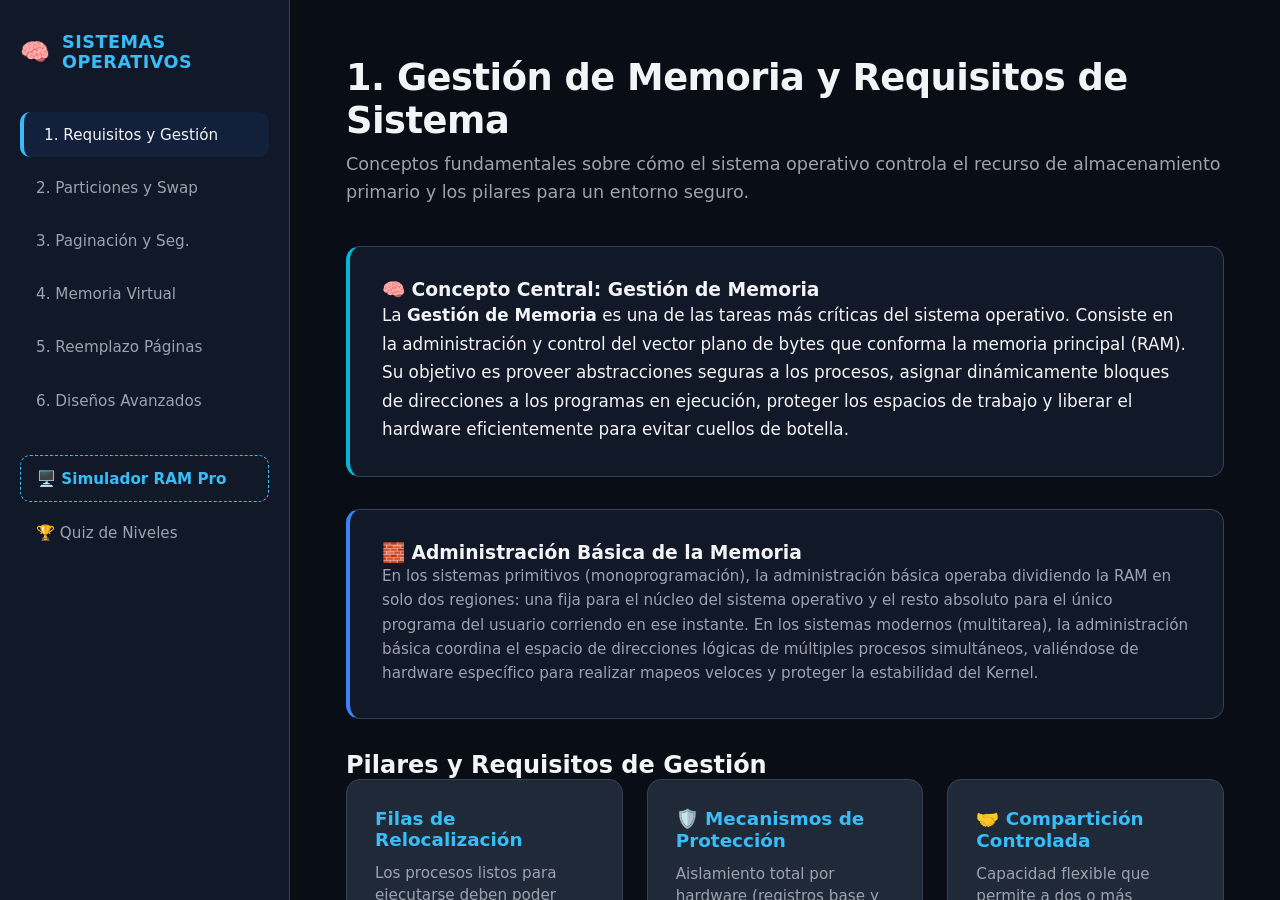
==== commit 1e162814: "Eliminado el modulo de cuestionarios externos y unificada la suite en el Quiz principal" ====
--- a/index.html
+++ b/index.html
@@ -3,255 +3,292 @@
 <head>
     <meta charset="UTF-8">
     <meta name="viewport" content="width=device-width, initial-scale=1.0">
-    <title>Enciclopedia Visual y Simulador de Gestión de Memoria</title>
+    <title>Enciclopedia Visual y Simulador de Gestión de Memoria Interactivo</title>
     <link rel="stylesheet" href="styles.css">
     <link rel="icon" type="image/png" href="utic.png">
 </head>
 <body>
     <div id="toast-container"></div>
     <div class="container">
-        <!-- Menú de Navegación Lateral -->
+        <!-- Menú de Navegación Lateral Expandido -->
         <nav class="sidebar">
             <div class="sidebar-header">
                 <div class="logo-icon">🧠</div>
                 <h2>Sistemas Operativos</h2>
             </div>
             <ul>
-                <li><a href="#requisitos" class="nav-link active">1. Requisitos de Gestión</a></li>
-                <li><a href="#particionamiento" class="nav-link">2. Particionamiento</a></li>
+                <li><a href="#requisitos" class="nav-link active">1. Requisitos y Gestión</a></li>
+                <li><a href="#particionamiento" class="nav-link">2. Particiones y Swap</a></li>
                 <li><a href="#pag-seg" class="nav-link">3. Paginación y Seg.</a></li>
                 <li><a href="#memoria-virtual" class="nav-link">4. Memoria Virtual</a></li>
-                <li><a href="#disenos-avanzados" class="nav-link">5. Diseños Avanzados</a></li>
+                <li><a href="#algoritmos-reemplazo" class="nav-link">5. Reemplazo Páginas</a></li>
+                <li><a href="#disenos-avanzados" class="nav-link">6. Diseños Avanzados</a></li>
                 <li><a href="#simulador" class="nav-link highlight">🖥️ Simulador RAM Pro</a></li>
                 <li><a href="#quiz-pestaña" class="nav-link active-quiz">🏆 Quiz de Niveles</a></li>
-                <li><a href="evaluacion.html" style="border-left: 4px solid #a855f7; color: #e9d5ff; font-weight: bold;">📝 Ir a Cuestionarios</a></li>
             </ul>
+
         </nav>
 
-        <!-- Contenido Principal -->
+        <!-- Contenido Principal Estructurado Académicamente -->
         <main class="content">
-            <!-- SECCIÓN 1: CONCEPTO Y REQUISITOS -->
+            
+            <!-- SECCIÓN 1: GESTIÓN DE MEMORIA Y REQUISITOS -->
             <section id="requisitos" class="section active-section">
-                <h1>Administración de Memoria</h1>
-                <div class="info-block border-cyan" style="margin-bottom: 2.5rem; background-color: #111827;">
-                    <h3>💡 ¿Qué es la Administración de Memoria?</h3>
-                    <p style="margin-bottom: 0; font-size: 1.15rem; color: var(--text-main); line-height: 1.7;">
-                        La <strong>Administración de Memoria</strong> es el subsistema del sistema operativo encargado de gestionar la memoria principal (RAM) de la computadora. Su propósito primordial es asignar porciones de espacio a los programas cuando lo solicitan para su ejecución, proteger la información de cada hilo de ejecución y liberar dichos recursos cuando los procesos finalizan, optimizando el rendimiento general del hardware para evitar cuellos de botella.
-                    </p>
-                </div>
-                <h2>Requisitos de Gestión de Memoria</h2>
-                <p class="subtitle">Para garantizar un entorno multitarea seguro, estable y coordinado, el administrador de memoria debe cumplir estrictamente con cinco pilares fundamentales:</p>
-                <div class="grid">
-                    <div class="card"><h3>🔄 Relocalización</h3><p>Los programas listos para ejecutar se cargan dinámicamente en cualquier espacio libre de la RAM. El sistema mapea las direcciones lógicas a físicas en tiempo de ejecución de forma totalmente transparente.</p></div>
-                    <div class="card"><h3>🛡️ Protección</h3><p>Mecanismo basado en hardware que deniega a un proceso el acceso a marcos de memoria asignados a otros hilos o al núcleo (<em>kernel</em>) del sistema operativo sin autorización previa.</p></div>
-                    <div class="card"><h3>🤝 Compartición</h3><p>Flexibilidad controlada que permite a procesos independientes acceder a una misma región de memoria física, evitando duplicar código al utilizar librerías compartidas (como archivos .dll).</p></div>
-                    <div class="card"><h3>🧱 Organización Lógica</h3><p>El procesador y el software ven la memoria como una colección de módulos o segmentos con distintos atributos de acceso y ejecución, en lugar de un vector plano de bytes.</p></div>
-                    <div class="card"><h3>🔌 Organización Física</h3><p>Coordinación continua y transparente para transferir bloques de datos e instrucciones entre la RAM de alta velocidad y los sistemas de almacenamiento secundario (Discos o SSDs).</p></div>
-                </div>
-            </section>
-
-                        <!-- SECCIÓN 2: PARTICIONAMIENTO DE LA MEMORIA -->
+                <h1>1. Gestión de Memoria y Requisitos de Sistema</h1>
+                <p class="subtitle">Conceptos fundamentales sobre cómo el sistema operativo controla el recurso de almacenamiento primario y los pilares para un entorno seguro.</p>
+                
+                <div class="info-block border-cyan" style="margin-bottom: 2rem; background-color: #111827;">
+                    <h3>🧠 Concepto Central: Gestión de Memoria</h3>
+                    <p style="font-size: 1.05rem; line-height: 1.7; color: var(--text-main);">
+                        La <strong>Gestión de Memoria</strong> es una de las tareas más críticas del sistema operativo. Consiste en la administración y control del vector plano de bytes que conforma la memoria principal (RAM). Su objetivo es proveer abstracciones seguras a los procesos, asignar dinámicamente bloques de direcciones a los programas en ejecución, proteger los espacios de trabajo y liberar el hardware eficientemente para evitar cuellos de botella.
+                    </p>
+                </div>
+
+                <div class="info-block border-blue" style="margin-bottom: 2rem; background-color: #111827;">
+                    <h3>🧱 Administración Básica de la Memoria</h3>
+                    <p style="font-size: 0.95rem; line-height: 1.6; color: var(--text-muted);">
+                        En los sistemas primitivos (monoprogramación), la administración básica operaba dividiendo la RAM en solo dos regiones: una fija para el núcleo del sistema operativo y el resto absoluto para el único programa del usuario corriendo en ese instante. En los sistemas modernos (multitarea), la administración básica coordina el espacio de direcciones lógicas de múltiples procesos simultáneos, valiéndose de hardware específico para realizar mapeos veloces y proteger la estabilidad del Kernel.
+                    </p>
+                </div>
+
+                <h2>Pilares y Requisitos de Gestión</h2>
+                <div class="grid">
+                    <div class="card">
+                        <h3> Filas de Relocalización</h3>
+                        <p>Los procesos listos para ejecutarse deben poder cargarse en cualquier espacio disponible de la RAM. El sistema debe traducir dinámicamente las direcciones de código en tiempo de ejecución de manera transparente para el usuario.</p>
+                    </div>
+                    <div class="card">
+                        <h3>🛡️ Mecanismos de Protección</h3>
+                        <p>Aislamiento total por hardware (registros base y límite). Impide estrictamente que un proceso de usuario acceda, lea o modifique marcos de memoria pertenecientes a otro programa o a los módulos reservados del núcleo.</p>
+                    </div>
+                    <div class="card">
+                        <h3>🤝 Compartición Controlada</h3>
+                        <p>Capacidad flexible que permite a dos o más procesos independientes compartir el acceso a una misma región física de la RAM (como bibliotecas dinámicas .DLL), optimizando el uso de espacio sin vulnerar la seguridad.</p>
+                    </div>
+                    <div class="card">
+                        <h3>🧱 Organización Lógica</h3>
+                        <p>El sistema operativo y la CPU visualizan la memoria como una colección de módulos independientes con distintos atributos (solo lectura, ejecución, datos) adaptándose a la estructura natural de los programas.</p>
+                    </div>
+                    <div class="card">
+                        <h3>🔌 Organización Física</h3>
+                        <p>Coordinación de bajo nivel para transferir de manera fluida y automatizada los bloques de datos entre la RAM de alta velocidad y el almacenamiento secundario persistente.</p>
+                    </div>
+                </div>
+            </section>
+
+            <!-- SECCIÓN 2: PARTICIONAMIENTO E INTERCAMBIO -->
             <section id="particionamiento" class="section">
-                <h1>2. Particionamiento de la Memoria</h1>
-                <p class="subtitle">Estrategias clásicas de división de la memoria para alojar múltiples procesos simultáneos y los problemas de espacio que generan.</p>
-                
-                <!-- Gráficos e Infografías Visuales -->
+                <h1>2. Particionamiento de la Memoria e Intercambio</h1>
+                <p class="subtitle">Estrategias clásicas de división de la memoria para lograr la multiprogramación contigua.</p>
+                
+                <!-- Gráficos Visuales de Fragmentación -->
                 <div class="visual-gallery">
                     <div class="graphic-box">
-                        <h4>FRAGMENTACIÓN INTERNA (PARTICIONES FIJAS)</h4>
+                        <h4>Fragmentación Interna (Particiones Fijas)</h4>
                         <div class="fragmentation-graphic fixed-map">
-                            <div class="block-chunk occupied w-60">Proceso (12 MB)<br><span style="font-size: 0.75rem; opacity: 0.8;">Ocupado</span></div>
-                            <div class="block-chunk wasted w-40">Espacio Desperdiciado (8 MB)<br><span style="font-size: 0.75rem; opacity: 0.8;">Fragmentación Interna</span></div>
+                            <div class="block-chunk occupied w-60">Proceso (12 MB)</div>
+                            <div class="block-chunk wasted w-40">Desperdiciado (8 MB) <br><small>Frag. Interna</small></div>
                         </div>
                     </div>
                     <div class="graphic-box">
-                        <h4>FRAGMENTACIÓN EXTERNA (PARTICIONES DINÁMICAS)</h4>
+                        <h4>Fragmentación Externa (Particiones Dinámicas)</h4>
                         <div class="fragmentation-graphic dynamic-map">
-                            <div class="block-chunk occupied w-40">Proceso Activo (50 MB)</div>
-                            <div class="block-chunk gap-hole w-60">Hueco Inutilizado Libre<br><span style="font-size: 0.75rem; opacity: 0.8;">Fragmentación Externa</span></div>
-                        </div>
-                    </div>
-                </div>
-
-                <!-- TEORÍA ACADÉMICA RESTAURADA -->
-                <h2 class="subheading">Conceptos y Tipos de Particionamiento</h2>
-                <div class="split" style="margin-bottom: 2rem;">
-                    <div class="info-block border-blue" style="background-color: #111827;">
+                            <div class="block-chunk occupied w-40">Proceso Activo</div>
+                            <div class="block-chunk gap-hole w-60">Hueco Libre Separado <br><small>Frag. Externa</small></div>
+                        </div>
+                    </div>
+                </div>
+
+                <div class="grid">
+                    <div class="card">
                         <h3>🧱 Particionamiento Estático (Fijo)</h3>
-                        <p style="font-size: 0.95rem; color: var(--text-muted); line-height: 1.6; margin-bottom: 1rem;">
-                            La memoria RAM se divide en regiones de **tamaño fijo e invariable** al inicializar el sistema operativo. Las particiones pueden ser todas del mismo tamaño o de tamaños diferentes.
-                        </p>
-                        <div class="concept-box" style="border-left: 3px solid var(--danger);">
-                            <strong>Problema principal: Fragmentación Interna.</strong> Ocurre cuando un proceso es más pequeño que la partición asignada; el espacio sobrante dentro de ese bloque queda bloqueado y desperdiciado, ya que ningún otro programa puede usarlo.
-                        </div>
-                    </div>
-                    <div class="info-block border-cyan" style="background-color: #111827;">
-                        <h3>⚡ Particionamiento Dinámico (Variable)</h3>
-                        <p style="font-size: 0.95rem; color: var(--text-muted); line-height: 1.6; margin-bottom: 1rem;">
-                            Las particiones se crean de forma exacta y con el **tamaño justo** que necesita cada proceso al cargarse en la RAM. Al inicio no hay desperdicio de espacio, ya que la memoria se moldea según la demanda.
-                        </p>
-                        <div class="concept-box" style="border-left: 3px solid var(--warning);">
-                            <strong>Problema principal: Fragmentación Externa.</strong> Conforme los procesos terminan y abandonan la RAM, dejan pequeños huecos libres dispersos por toda la memoria. Si llega un proceso grande, no podrá alojarse aunque la suma de todos los huecos sea suficiente, porque el espacio libre no está contiguo.
-                        </div>
-                    </div>
-                </div>
-
-                <!-- Solución al problema -->
+                        <p>La RAM se divide en bloques fijos desde el arranque del sistema. Genera <strong>Fragmentación Interna</strong> cuando un proceso es más chico que el tamaño de la partición asignada, bloqueando el espacio residual.</p>
+                    </div>
+                    <div class="card">
+                        <h3>⚡ Particionamiento Dinámico</h3>
+                        <p>Las regiones se moldean con la medida exacta requerida por el proceso al cargarse. Con el tiempo, la entrada y salida de programas deja pequeños espacios vacíos dispersos, provocando <strong>Fragmentación Externa</strong>.</p>
+                    </div>
+                </div>
+
                 <div class="info-block border-cyan" style="margin-top: 1.5rem;">
-                    <h3>⚙️ ¿Cómo soluciona el Sistema Operativo la Fragmentación Externa?</h3>
+                    <h3>🔀 Mecanismo de Intercambio (Swapping)</h3>
                     <p style="font-size: 0.95rem; line-height: 1.6; color: var(--text-muted);">
-                        La técnica principal por software se denomina <strong>Compactación de Memoria (o Desfragmentación)</strong>. Consiste en suspender temporalmente los programas, desplazar todos los procesos activos hacia un extremo de la RAM física para que queden agrupados de forma contigua, y unificar todos los pequeños huecos dispersos en un único bloque libre gigante al final de la memoria. *(Esta es la lógica exacta que puedes probar presionando el botón en nuestro simulador).*
-                    </p>
-                </div>
-            </section>
-
-                        <!-- SECCIÓN 3: PAGINACIÓN DINÁMICA Y SEGMENTACIÓN -->
+                        El <strong>Intercambio (Swapping)</strong> consiste en una técnica de administración avanzada donde el sistema operativo expulsa temporalmente un proceso completo que está inactivo o bloqueado de la memoria RAM principal hacia un espacio reservado del disco secundario (zona de SWAP). Al hacer esto, libera un bloque contiguo gigante para dar paso a un programa prioritario, volviendo a traer el proceso original a la RAM cuando este deba continuar su ejecución.
+                    </p>
+                </div>
+            </section>
+
+                        <!-- SECCIÓN 3: PAGINACIÓN Y SEGMENTACIÓN INTERACTIVA -->
             <section id="pag-seg" class="section">
-                <h1>3. Paginación Dinámica y Segmentación</h1>
-                <p class="subtitle">Modelos modernos de gestión no contigua para eliminar las limitaciones de espacio físico plano y optimizar el uso de la RAM.</p>
-                
-                <!-- Esquema Visual (Tu hermoso diagrama) -->
+                <h1>3. Modelos No Contiguos: Paginación y Segmentación</h1>
+                <p class="subtitle">Estrategias modernas que rompen la necesidad de alojar los programas en bloques físicos continuos. ¡Haz clic en las tarjetas de abajo para simular una traducción de hardware!</p>
+                
                 <div class="diagram-container">
-                    <h4>Esquema de Flujo y Traducción de la MMU</h4>
+                    <h4>Esquema de Flujo de Traducción de la MMU</h4>
                     <div class="mmu-graphic">
-                        <div class="mmu-box cpu-node">🖥️ CPU <br> <small>Dirección Lógica</small></div>
+                        <div class="mmu-box cpu-node" id="interactive-cpu">🖥️ CPU <br> <small>Dirección Lógica</small></div>
                         <div class="mmu-arrow">➡️</div>
-                        <div class="mmu-box mmu-node">🧠 MMU <br> <small>Tabla de Páginas</small></div>
+                        <div class="mmu-box mmu-node" id="interactive-mmu">🧠 MMU <br> <small>Tabla de Páginas</small></div>
                         <div class="mmu-arrow">➡️</div>
-                        <div class="mmu-box ram-node">💾 RAM Física <br> <small>Marcos Reales</small></div>
-                    </div>
-                </div>
-
-                <!-- Tabla Comparativa -->
-                <table style="margin-bottom: 2.5rem;">
+                        <div class="mmu-box ram-node" id="interactive-ram">💾 RAM Física <br> <small>Marcos Reales</small></div>
+                    </div>
+                </div>
+
+                <div class="grid">
+                    <div class="card" onclick="simulateMmuTranslation('Página lógica #4', 'Marco físico #29', 'success')" style="cursor: pointer; transition: transform 0.2s;">
+                        <h3>📄 Paginación (Simular Mapeo)</h3>
+                        <p>El espacio lógico del programa se rompe en bloques fijos llamados Páginas y la RAM real se divide en bloques idénticos llamados Marcos (Frames). La MMU distribuye las páginas en cualquier marco libre no consecutivo, eliminando la fragmentación externa. <strong>Haz clic aquí para ver cómo la MMU traduce una página a marco real.</strong></p>
+                    </div>
+                    <div class="card" onclick="simulateMmuTranslation('Segmento de Código [0x02]', 'Límite de RAM base [0x4F]', 'warning')" style="cursor: pointer; transition: transform 0.2s;">
+                        <h3>📐 Segmentación (Simular Mapeo)</h3>
+                        <p>Divide el programa basándose en su estructura y significado lógico (funciones, variables globales, código fuente). Cada Segmento mide exactamente lo que ocupa el módulo, sufriendo exclusivamente de fragmentación externa. <strong>Haz clic aquí para simular la carga y verificación de límites de un segmento lógico en la RAM.</strong></p>
+                    </div>
+                </div>
+
+                <table style="margin-top: 2rem;">
                     <thead><tr><th>Característica</th><th>Paginación</th><th>Segmentación</th></tr></thead>
                     <tbody>
-                        <tr><td><strong>Bloques de Memoria</strong></td><td>Tamaño fijo invariable (Páginas y Marcos).</td><td>Tamaño variable adaptado a la lógica del código.</td></tr>
-                        <tr><td><strong>Fragmentación Producida</strong></td><td>Únicamente interna (en el último marco del proceso).</td><td>Únicamente externa (pequeños huecos entre segmentos).</td></tr>
+                        <tr><td><strong>Naturaleza de los Bloques</strong></td><td>División física automática de tamaño fijo invariable.</td><td>División lógica por el compilador de tamaño variable.</td></tr>
+                        <tr><td><strong>Visibilidad del Programador</strong></td><td>Totalmente invisible y transparente.</td><td>Visible (se manejan tuplas de ID segmento y desplazamiento).</td></tr>
+                        <tr><td><strong>Fragmentación Asociada</strong></td><td>Únicamente fragmentación interna en el último marco.</td><td>Únicamente fragmentación externa entre segmentos dispersos.</td></tr>
                     </tbody>
                 </table>
-
-                                <!-- CONCEPTOS FUNDAMENTALES DEL MAPEO NO CONTIGUO -->
-                <h2 class="subheading">Conceptos Fundamentales del Mapeo No Contiguo</h2>
-                <div class="grid">
-                    <div class="card-mini" style="border-left: 3px solid var(--accent); background-color: #111827; padding: 1.5rem;">
-                        <h4>📄 Páginas vs. Marcos (Frames)</h4>
-                        <p style="font-size: 0.9rem; color: var(--text-muted); line-height: 1.5; margin-top: 0.5rem;">
-                            El espacio de direcciones lógicas de un programa se divide en bloques de tamaño fijo llamados <strong>Páginas</strong>. Por otro lado, la memoria RAM física real se divide en bloques del mismo tamaño exacto llamados <strong>Marcos de Página</strong>. Una página lógica puede guardarse en cualquier marco físico libre, sin importar si están separados.
+            </section>
+
+            <!-- SECCIÓN 4: MEMORIA VIRTUAL -->
+            <section id="memoria-virtual" class="section">
+                <h1>4. Sistemas Avanzados de Memoria Virtual</h1>
+                <p class="subtitle">Abstracción que desasocia el espacio de direcciones lógico de la capacidad física del hardware real.</p>
+                
+                <div class="info-block border-cyan" style="margin-bottom: 2rem; background-color: #111827; display: flex; justify-content: space-between; align-items: center; gap: 1.5rem;">
+                    <div>
+                        <h3>💽 ¿Qué es la Memoria Virtual?</h3>
+                        <p style="font-size: 1rem; line-height: 1.6; color: var(--text-main); margin-top: 0.5rem;">
+                            La <strong>Memoria Virtual</strong> permite ejecutar programas cuyo tamaño supera la memoria RAM instalada mediante <strong>Paginación por Demanda</strong>. Las páginas se transfieren únicamente al usarse.
                         </p>
                     </div>
-                    <div class="card-mini" style="border-left: 3px solid var(--success); background-color: #111827; padding: 1.5rem;">
-                        <h4>🗂️ La Tabla de Páginas</h4>
-                        <p style="font-size: 0.9rem; color: var(--text-muted); line-height: 1.5; margin-top: 0.5rem;">
-                            Es la estructura de datos interna que mantiene el sistema operativo en la RAM por cada proceso. Funciona como un mapa o índice que le dice a la MMU exactamente en qué <strong>Marco físico real</strong> se encuentra guardada cada <strong>Página lógica</strong> del programa en ese instante.
-                        </p>
-                    </div>
-                    <div class="card-mini" style="border-left: 3px solid var(--warning); background-color: #111827; padding: 1.5rem;">
-                        <h4>📐 Concepto de Segmentación</h4>
-                        <p style="font-size: 0.9rem; color: var(--text-muted); line-height: 1.5; margin-top: 0.5rem;">
-                            A diferencia de la paginación (que divide todo a ciegas en bloques idénticos), la segmentación divide el programa según su <strong>estructura lógica</strong> (un segmento para el código principal, otro para las funciones, otro para las variables). Cada segmento mide exactamente lo que ocupa su contenido.
-                        </p>
-                    </div>
-                </div>
-
-            </section>
-
-                       <!-- SECCIÓN 4: MEMORIA VIRTUAL -->
-            <section id="memoria-virtual" class="section">
-                <h1>4. Memoria Virtual y Técnicas de Reemplazo</h1>
-                <p class="subtitle">Desacopla el espacio de direcciones del programa de la memoria física real, permitiendo que los procesos superen la capacidad de la RAM instalada.</p>
-                <div class="swap-graphic-container">
-                    <h4>Flujo Operativo de Paginación por Demanda e Intercambio</h4>
+                    <button onclick="triggerInteractivePageFault()" class="btn-primary" style="background-color: #ea580c; color: #fff; white-space: nowrap;">💥 Inyectar Page Fault</button>
+                </div>
+
+
+                <!-- Contenedor animado para el Page Fault -->
+                <div id="page-fault-visual-board" class="swap-graphic-container" style="transition: background-color 0.5s ease;">
+                    <h4 id="page-fault-status-text">Demostración Interactiva de Intercambio</h4>
                     <div class="swap-flow">
-                        <div class="storage-node node-ram">📂 Memoria RAM Física <br> <small>(Páginas Activas)</small></div>
+                        <div class="storage-node node-ram" id="virtual-ram-node">📂 Memoria RAM Física</div>
                         <div class="swap-arrows">
-                            <div class="arrow-up">Page-In (Carga) ⬆️</div>
-                            <div class="arrow-down">⬇️ Page-Out (Desalojo)</div>
-                        </div>
-                        <div class="storage-node node-disk">💽 Archivo de Intercambio (SWAP / SSD) <br> <small>(Páginas Inactivas)</small></div>
-                    </div>
-                </div>
+                            <div class="arrow-up" id="arrow-page-in" style="transition: transform 0.3s;">Page-In (Carga) ⬆️</div>
+                            <div class="arrow-down" id="arrow-page-out" style="transition: transform 0.3s;">⬇️ Page-Out (Desalojo)</div>
+                        </div>
+                        <div class="storage-node node-disk" id="virtual-disk-node">💽 Espacio SWAP / SSD</div>
+                    </div>
+                </div>
+
                 <div class="alert-box">
-                    <strong>🚨 Hiperpaginación (Thrashing):</strong> Fenómeno crítico que ocurre cuando la RAM está tan saturada que el sistema operativo pasa el 99% de sus ciclos de reloj leyendo y escribiendo páginas en el disco duro, dejando a la CPU sin capacidad de cómputo efectivo.
-                </div>
-                <div class="split" style="margin-bottom: 2rem;">
-                    <div class="info-block border-cyan" style="background-color: #111827;">
-                        <h3>📊 Políticas de Asignación de Marcos</h3>
-                        <p style="margin-bottom: 0; font-size: 0.95rem; color: var(--text-muted); line-height: 1.5;">
-                            • <strong>Asignación Local:</strong> Cuando un proceso sufre un fallo de página, solo puede seleccionar una página víctima de entre sus propios marcos asignados.<br><br>
-                            • <strong>Asignación Global:</strong> El proceso puede tomar un marco libre de cualquier parte de la RAM, incluso de otro proceso. Es más eficiente pero puede desestabilizar a los demás programas.
-                        </p>
-                    </div>
-                    <div class="info-block border-blue" style="background-color: #111827;">
-                        <h3>⚙️ Modelo del Conjunto de Trabajo (Working Set)</h3>
-                        <p style="margin-bottom: 0; font-size: 0.95rem; color: var(--text-muted); line-height: 1.5;">
-                            Es el método utilizado para mitigar la hiperpaginación. El SO define un parámetro <em>Δ (ventana de tiempo)</em> y monitorea qué páginas necesita el proceso activamente en ese lapso. Si la suma de los conjuntos de trabajo supera la RAM física real, el sistema suspende temporalmente un proceso para evitar el colapso.
-                        </p>
-                    </div>
-                </div>
-                <div class="grid">
-                    <div class="card"><h3>💾 Paginación por Demanda</h3><p>Las páginas de un ejecutable no se cargan por completo al iniciar el programa; se transfieren a la RAM únicamente cuando el procesador intenta leer o escribir en ellas.</p></div>
-                    <div class="card"><h3>⚠️ Fallo de Página (Page Fault)</h3><p>Excepción lanzada por la MMU cuando la CPU solicita una página cuyo bit de presencia es "0". Obliga al sistema operativo a buscar la página en el almacenamiento secundario y cargarla en la RAM.</p></div>
-                </div>
-            </section>
-
-            <!-- SECCIÓN 5: DISEÑOS AVANZADOS Y CACHÉ -->
+                    <strong>🚨 Fenómeno de Hiperpaginación (Thrashing):</strong> Estado catastrófico del sistema que ocurre cuando la memoria RAM está tan saturada que el procesador pasa el 99% de su tiempo leyendo y escribiendo páginas en el disco duro.
+                </div>
+
+                <div class="grid">
+                    <div class="card">
+                        <h3>⚠️ Fallo de Página (Page Fault)</h3>
+                        <p>Interrupción de hardware lanzada por la MMU cuando la CPU solicita una dirección virtual cuyo bit de presencia en la tabla está en cero. Detiene el proceso, busca la página en el almacenamiento masivo y la aloja en la RAM física.</p>
+                    </div>
+                    <div class="card">
+                        <h3>⚙️ Modelo del Conjunto de Trabajo</h3>
+                        <p>Estrategia matemática (Working Set Model) para mitigar el Thrashing. Monitorea activamente qué páginas necesita un proceso en una ventana de tiempo virtual Delta (Δ). Si los conjuntos sumados superan la RAM física, suspende procesos preventivamente.</p>
+                    </div>
+                </div>
+            </section>
+
+                        <!-- SECCIÓN 5: ALGORITMOS DE REEMPLAZO -->
+            <section id="algoritmos-reemplazo" class="section">
+                <h1>5. Algoritmos de Reemplazo de Páginas</h1>
+                <p class="subtitle">Estrategias del Kernel para seleccionar qué página víctima expulsar al disco cuando la RAM física está al 100% de su capacidad.</p>
+                
+                <div class="grid">
+                    <!-- Tarjeta 1: FIFO -->
+                    <div class="card">
+                        <h3>🕒 FIFO (First-In, First-Out)</h3>
+                        <p>Desaloja la página que lleva más tiempo guardada en la RAM física, sin importar su frecuencia de uso. Sufre de la <strong>Anomalía de Belady</strong>: darle más marcos físicos al sistema puede provocar irónicamente un incremento en los fallos de página.</p>
+                    </div>
+
+                    <!-- Tarjeta 2: LRU -->
+                    <div class="card">
+                        <h3>🎯 LRU (Least Recently Used)</h3>
+                        <p>Expulsa la página que ha permanecido sin ser accedida por el procesador durante el mayor período de tiempo. Se basa en el principio de localidad temporal, siendo altamente eficiente pero costoso de implementar en hardware puro.</p>
+                    </div>
+
+                    <!-- Tarjeta 3: Algoritmo del Reloj -->
+                    <div class="card">
+                        <h3>⏰ Algoritmo del Reloj (Segunda Oportunidad)</h3>
+                        <p>Implementación circular de FIFO de bajo costo. Utiliza una aguja examinadora y un bit de referencia por marco. Si el bit está en 1, le da una segunda oportunidad poniéndolo en 0; si está en 0, desaloja esa página inmediatamente.</p>
+                    </div>
+
+                    <!-- Tarjeta 4: Algoritmo Óptimo con formato HTML corregido -->
+                    <div class="card" style="border: 1px solid #34d399; background: linear-gradient(135deg, #111827 0%, #064e3b 100%);">
+                        <h3>👑 Algoritmo Óptimo (OPT)</h3>
+                        <p>Reemplaza la página que <strong>tardará más tiempo en volver a ser utilizada</strong> en el futuro. Consigue el número más bajo posible de fallos de página. Es <strong>inviable en la práctica</strong> (irrealizable) porque requiere conocer el futuro, pero sirve como el estándar perfecto para evaluar el rendimiento de los demás algoritmos.</p>
+                    </div>
+
+                </div>
+            </section>
+
+
+                       <!-- SECCIÓN 6: DISEÑOS AVANZADOS -->
             <section id="disenos-avanzados" class="section">
-                <h1>5. Diseños Avanzados de Sistemas de Paginación y Memoria Caché</h1>
-                <p class="subtitle">Para optimizar el rendimiento y evitar que la CPU sufra retrasos esperando datos, los sistemas modernos implementan estructuras jerárquicas y hardware especializado:</p>
+                <h1>6. Diseños Avanzados de los Sistemas de Paginación y Caché</h1>
+                <p class="subtitle">Optimizaciones a gran escala para manejar gigabytes de datos sin sobrecargar las estructuras internas del procesador.</p>
+                
                 <div class="info-block border-blue" style="margin-bottom: 2rem;">
-                    <h3>⚡ ¿Qué es la Memoria Caché?</h3>
-                    <p style="margin-bottom: 1rem; color: var(--text-main); font-size: 1.05rem; line-height: 1.6;">
-                        Es una memoria ultrarrápida de acceso aleatorio integrada en el procesador. Su objetivo básico es almacenar copias de las instrucciones y datos de la memoria RAM que la CPU probablemente utilizará en los próximos ciclos, reduciendo drásticamente el tiempo de espera del hardware.
+                    <h3>⚡ Arquitectura de Memoria Caché</h3>
+                    <p style="font-size: 0.95rem; line-height: 1.6; color: var(--text-muted); margin-bottom: 1rem;">
+                        Memoria estática ultrarrápida integrada en el encapsulado físico de la CPU para evitar la lentitud del bus de la RAM principal:
                     </p>
                     <div class="concept-box" style="background-color: #111827;">
-                        <strong>Niveles de Caché (Jerarquía):</strong><br>
-                        • <strong>L1 (Internal Cache):</strong> La más rápida y pequeña (KB), opera a la misma velocidad del núcleo de la CPU.<br>
-                        • <strong>L2 (External Cache):</strong> Un poco más grande pero ligeramente más lenta que L1, sirve de puente intermedio.<br>
-                        • <strong>L3 (Shared Cache):</strong> Mucho más grande (MB) y compartida dinámicamente entre todos los núcleos del procesador.
-                    </div>
-                </div>
-                <div class="grid">
-                    <div class="card"><h3>🌳 Tablas de Páginas Multinivel</h3><p>Estructura organizada en árbol donde una tabla raíz apunta a subtablas. Esto permite mantener cargadas en RAM únicamente las regiones de la tabla activas del proceso.</p></div>
-                    <div class="card"><h3>🙃 Paginación Invertida</h3><p>El sistema operativo implementa una única tabla global con una entrada por cada marco físico real de la RAM en lugar de una tabla por cada proceso, ahorrando espacio.</p></div>
-                </div>
-                                <!-- BLOQUE DE HARDWARE TLB (CORREGIDO Y CON MARGEN DE SALIDA) -->
+                        • <strong>Caché L1 Interna:</strong> Dividida en instrucciones y datos, trabaja a la misma frecuencia de reloj del núcleo de procesamiento.<br>
+                        • <strong>Caché L2 Dedicada:</strong> Bloque intermedio de almacenamiento con mayor capacidad pero ligera penalización de acceso.<br>
+                        • <strong>Caché L3 Compartida:</strong> Almacén de gran tamaño en megabytes compartida dinámicamente entre todos los núcleos de la CPU.
+                    </div>
+                </div>
+
+                <div class="grid">
+                    <div class="card">
+                        <h3>🌳 Tablas de Páginas Multinivel</h3>
+                        <p>Estructura jerárquica en árbol (como las tablas de dos niveles). Evita mapear todo el espacio virtual de golpe, manteniendo cargadas en la RAM física exclusivamente las subtablas activas del proceso, ahorrando gigabytes de espacio en el Kernel.</p>
+                    </div>
+                    <div class="card">
+                        <h3>🙃 Paginación Invertida</h3>
+                        <p>En lugar de crear una tabla de páginas por cada proceso activo, el sistema operativo implementa una única tabla global para todo el sistema, con una entrada por cada marco físico real de la RAM, reduciendo el consumo de memoria del SO.</p>
+                    </div>
+                </div>
+
                 <div class="info-block border-cyan" style="margin-top: 2rem; margin-bottom: 2rem;">
                     <h3>⚡ TLB (Translation Lookaside Buffer)</h3>
                     <p style="font-size: 0.95rem; line-height: 1.6; color: var(--text-muted);">
-                        Una memoria caché asociativa de hardware de velocidad extrema integrada en la MMU de la CPU. Almacena las traducciones de direcciones virtuales a físicas más recientes para evitar consultar constantemente las tablas de páginas ubicadas en la memoria RAM principal, acelerando el rendimiento general.
-                    </p>
-                </div>
-            </section>
-
-
-            <!-- SECCIÓN 6: SIMULADOR INTERACTIVO PRO -->
+                        Una memoria caché asociativa de hardware de velocidad extrema integrada en la MMU. Almacena las traducciones de direcciones virtuales a físicas más recientes. Si ocurre un <strong>TLB Hit</strong>, la traducción es instantánea; si ocurre un <strong>TLB Miss</strong>, se debe buscar manualmente en la RAM, ralentizando el ciclo.
+                    </p>
+                </div>
+
+            </section>
+
+            <!-- SECCIÓN 7: SIMULADOR RAM INTERACTIVO -->
             <section id="simulador" class="section">
                 <h1>Simulador Interactivo de Asignación Pro</h1>
                 <p class="subtitle" style="margin-bottom: 2rem;">Experimenta cómo los diferentes algoritmos ubican los procesos y cómo la desfragmentación o compactación manual resuelve los problemas de espacio.</p>
-                                <!-- Conceptos Académicos de los Algoritmos -->
                 <div class="grid-3" style="margin-bottom: 2.5rem;">
                     <div class="card-mini" style="border-top: 3px solid var(--accent); background-color: #111827;">
                         <h4>🔍 First-Fit (Primer Ajuste)</h4>
-                        <p style="margin-top: 0.5rem; font-size: 0.9rem; color: var(--text-muted); line-height: 1.5;">
-                            Recorre la memoria desde el inicio y aloja el proceso en el <strong>primer hueco libre</strong> que sea suficiente. Es el más veloz porque detiene la búsqueda de inmediato.
-                        </p>
+                        <p style="margin-top: 0.5rem; font-size: 0.9rem; color: var(--text-muted); line-height: 1.5;">Recorre la memoria desde el inicio y aloja el proceso en el <strong>primer hueco libre</strong> que sea suficiente. Es el más veloz porque detiene la búsqueda de inmediato.</p>
                     </div>
                     <div class="card-mini" style="border-top: 3px solid var(--success); background-color: #111827;">
                         <h4>🎯 Best-Fit (Mejor Ajuste)</h4>
-                        <p style="margin-top: 0.5rem; font-size: 0.9rem; color: var(--text-muted); line-height: 1.5;">
-                            Examina toda la lista de espacios y selecciona el <strong>hueco libre más pequeño</strong> capaz de albergar al proceso. Su meta es conservar bloques grandes.
-                        </p>
+                        <p style="margin-top: 0.5rem; font-size: 0.9rem; color: var(--text-muted); line-height: 1.5;">Examina toda la lista de espacios y selecciona el <strong>hueco libre más pequeño</strong> capaz de albergar al proceso. Su meta es conservar bloques grandes.</p>
                     </div>
                     <div class="card-mini" style="border-top: 3px solid var(--warning); background-color: #111827;">
                         <h4>⚖️ Worst-Fit (Peor Ajuste)</h4>
-                        <p style="margin-top: 0.5rem; font-size: 0.9rem; color: var(--text-muted); line-height: 1.5;">
-                            Recorre la memoria para encontrar y elegir el <strong>hueco libre más gigantesco</strong> disponible. Su filosofía es dejar un espacio restante útil.
-                        </p>
-                    </div>
-                </div>
-
-                <!-- Dashboard del Simulador (Estructura Original Recuperada al 100%) -->
+                        <p style="margin-top: 0.5rem; font-size: 0.9rem; color: var(--text-muted); line-height: 1.5;">Recorre la memoria para encontrar y elegir el <strong>hueco libre más gigantesco</strong> disponible. Su filosofía es dejar un espacio restante útil.</p>
+                    </div>
+                </div>
                 <div class="simulator-layout">
                     <!-- Panel de Controles -->
                     <div class="controls-panel">
@@ -273,16 +310,17 @@
                                 <input type="number" id="proc-size" placeholder="10 - 300" min="10" max="300">
                             </div>
                         </div>
-                        <!-- Botón Principal -->
-                        <button onclick="addProcess()" class="btn-primary" style="width: 100%; margin-bottom: 0.75rem;">Asignar Proceso</button>
-                        <!-- Botones Secundarios con Ancho Controlado para no deformar la grilla -->
-                        <div style="display: flex; gap: 1rem; width: 100%; max-width: 100%;">
-                            <button onclick="compactMemory()" class="btn-secondary" style="flex: 1; min-width: 0; padding: 0.85rem 0.5rem;">⚙️ Compactar</button>
-                            <button onclick="resetSimulator()" class="btn-secondary" style="flex: 1; min-width: 0; padding: 0.85rem 0.5rem; background-color: #dc2626; color: white;">🔄 Reiniciar</button>
-                        </div>
-                    </div>
-
-                    <!-- Panel de Estadísticas Original (Volverá a verse completo) -->
+                        <!-- Bloque de acciones unificado -->
+                        <div style="display: flex; flex-direction: column; gap: 0.75rem; margin-top: 0.5rem;">
+                            <button onclick="addProcess()" class="btn-primary" style="width: 100%;">Asignar Proceso</button>
+                            <div style="display: flex; gap: 1rem; width: 100%;">
+                                <button onclick="compactMemory()" class="btn-secondary" style="flex: 1; min-width: 0; padding: 0.85rem 0.5rem;">⚙️ Compactar</button>
+                                <button onclick="resetSimulator()" class="btn-secondary" style="flex: 1; min-width: 0; padding: 0.85rem 0.5rem; background-color: #dc2626; color: white;">🔄 Reiniciar</button>
+                            </div>
+                        </div>
+                    </div>
+
+                    <!-- Panel de Estadísticas Original a la Derecha -->
                     <div class="stats-panel">
                         <div class="stat-card">
                             <span class="stat-label">RAM Usada:</span>
@@ -294,40 +332,31 @@
                         </div>
                     </div>
                 </div>
-
-                <!-- Contenedor Visual de la RAM -->
                 <div class="ram-container">
-                    <div class="ram-header">
-                        <h3>Mapa de Memoria Principal (RAM Física - 500 MB)</h3>
-                        <span class="tooltip-info">💡 Haz clic sobre un bloque verde para liberarlo</span>
-                    </div>
+                    <div class="ram-header"><h3>Mapa de Memoria Principal (RAM Física - 500 MB)</h3><span class="tooltip-info">💡 Haz clic sobre un bloque verde para liberarlo</span></div>
                     <div class="ram-bar" id="ram-bar"></div>
                 </div>
-
-                <!-- Bitácora de Eventos de la MMU -->
                 <div class="mmu-log-container" style="margin-top: 1.5rem;">
                     <h4>📋 Historial de Eventos de la MMU</h4>
-                    <div id="mmu-log-board">
-                        <div class="log-entry system-node">🧠 Sistema operativo inicializado. Memoria RAM de 500MB lista.</div>
-                    </div>
-                </div>
-            </section>
-
-                        <!-- SECCIÓN 7: QUIZ INTERACTIVO POR NIVELES -->
+                    <div id="mmu-log-board"><div class="log-entry system-node">🧠 Sistema operativo inicializado. Memoria RAM de 500MB lista.</div></div>
+                </div>
+            </section>
+
+            <!-- SECCIÓN 8: DESAFÍO DE NIVELES -->
             <section id="quiz-pestaña" class="section">
                 <h1>🏆 Desafío de Gestión de Memoria</h1>
                 <p class="subtitle" style="margin-bottom: 2rem;">Pon a prueba tus conocimientos sobre sistemas operativos. Responde las preguntas y recibe feedback instantáneo.</p>
-                
                 <div class="quiz-container-box">
                     <div class="quiz-score-board">
                         <div>Progreso: <strong id="quiz-progress">1/12</strong></div>
                         <div>Puntuación: <strong id="quiz-score">0</strong></div>
                     </div>
-                    <!-- Aquí adentro el JavaScript inyectará las preguntas perfectamente alineadas -->
                     <div id="quiz-card-content" style="margin-top: 1.5rem;"></div>
                 </div>
             </section>
-
+        </main>
+    </div>
     <script src="script.js"></script>
 </body>
 </html>
+
